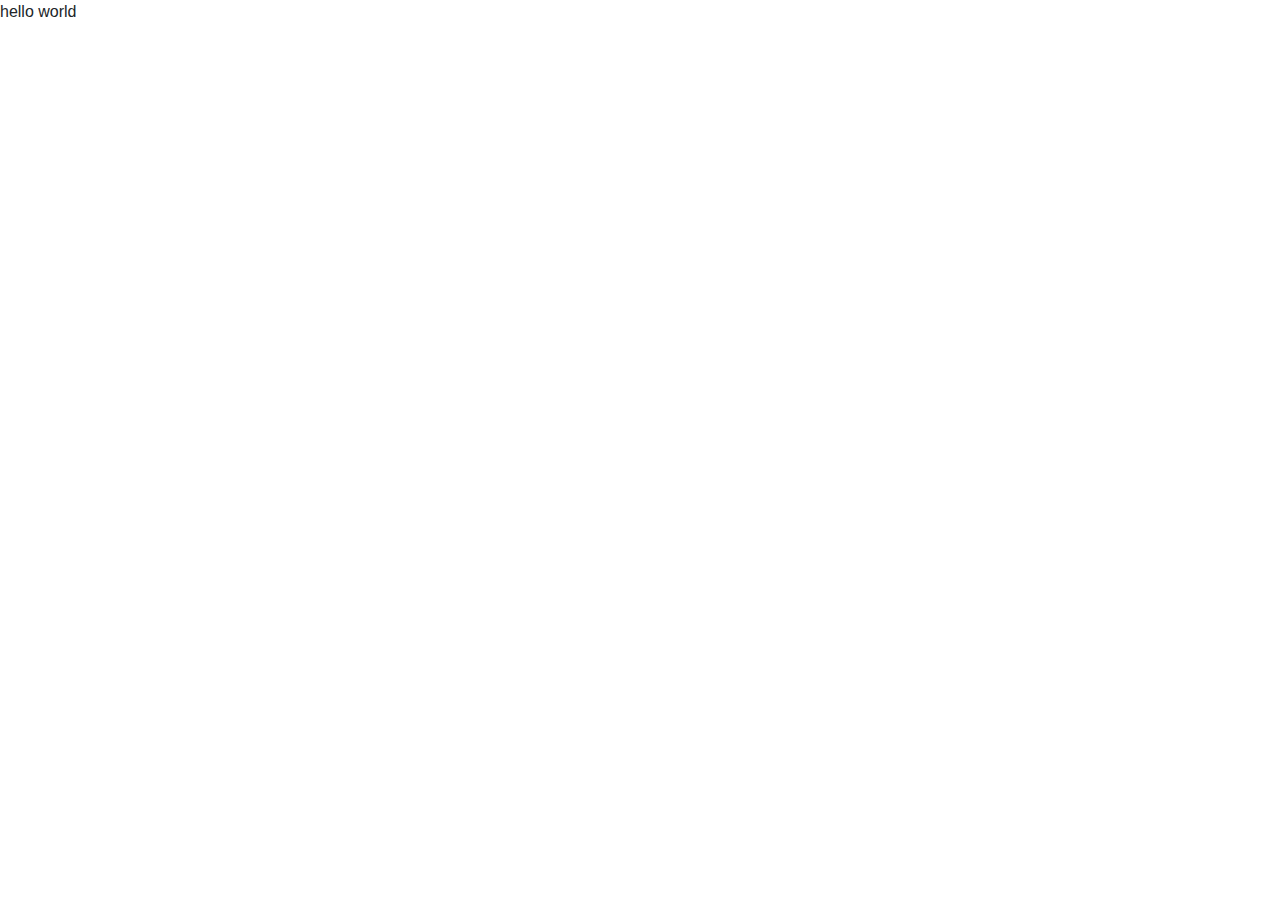
==== index.html @ b4e988dc "adding index" ====
<!DOCTYPE html>
<html lang="en">
<head>
<meta charset="UTF-8">
<meta name="viewport" content="width=device-width, initial-scale=1.0">
<meta http-equiv="X-UA-Compatible" content="ie=edge">
<link rel="stylesheet" href="https://cdnjs.cloudflare.com/ajax/libs/twitter-bootstrap/4.3.1/css/bootstrap.min.css">
<link rel="stylesheet" href="https://cdnjs.cloudflare.com/ajax/libs/font-awesome/5.8.2/css/all.min.css">
<link rel="stylesheet" href="style.css">
<title>Title</title>
</head>
<body>
hello world
<script src="https://cdnjs.cloudflare.com/ajax/libs/jquery/3.4.1/jquery.slim.min.js"></script>
<script src="https://cdnjs.cloudflare.com/ajax/libs/popper.js/1.15.0/umd/popper.min.js"></script>
<script src="https://cdnjs.cloudflare.com/ajax/libs/twitter-bootstrap/4.3.1/js/bootstrap.min.js"></script>
</body>
</html>
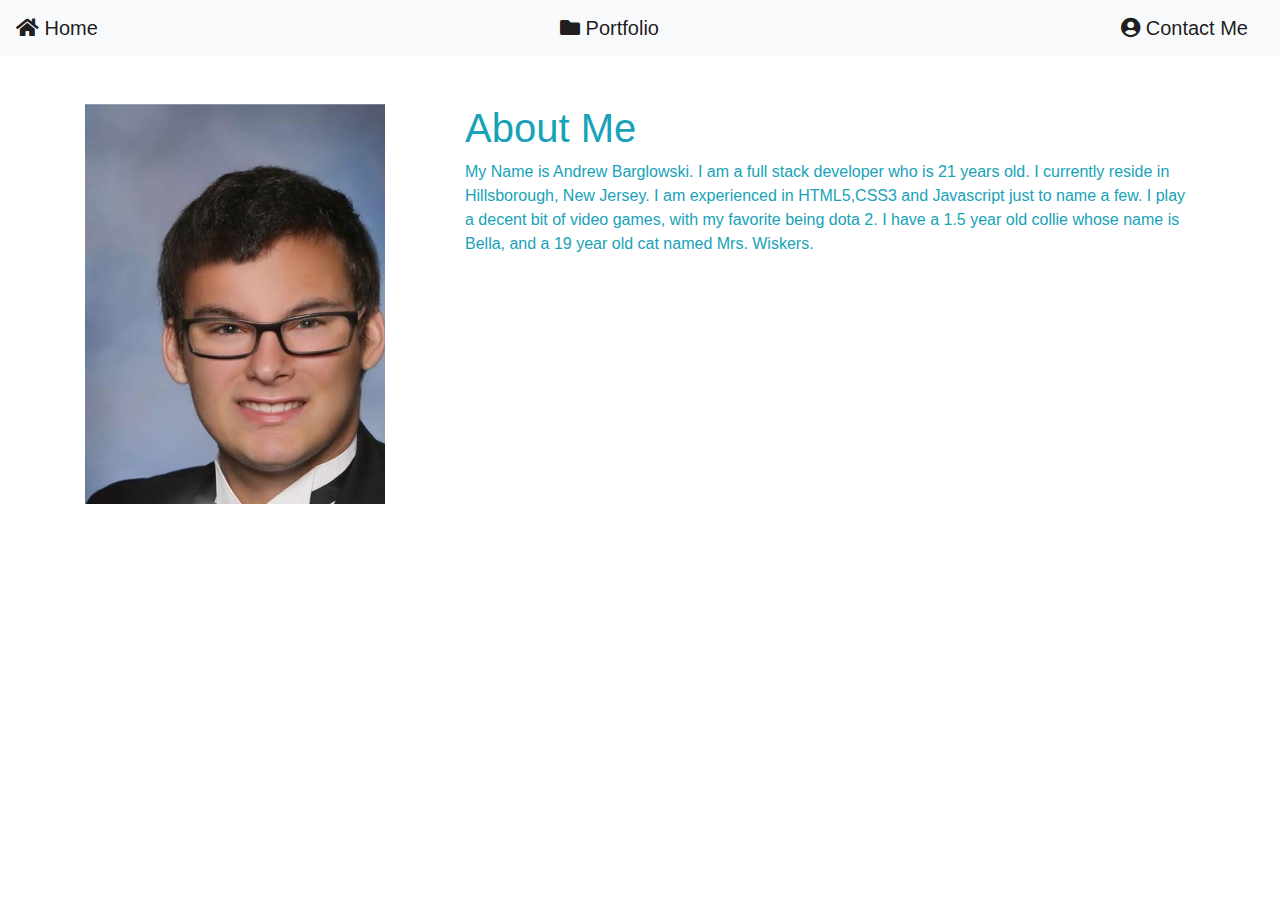
==== commit 432f3403: "finishing about me" ====
--- a/index.html
+++ b/index.html
@@ -6,11 +6,41 @@
 <meta http-equiv="X-UA-Compatible" content="ie=edge">
 <link rel="stylesheet" href="https://cdnjs.cloudflare.com/ajax/libs/twitter-bootstrap/4.3.1/css/bootstrap.min.css">
 <link rel="stylesheet" href="https://cdnjs.cloudflare.com/ajax/libs/font-awesome/5.8.2/css/all.min.css">
-<link rel="stylesheet" href="style.css">
-<title>Title</title>
+<link rel="stylesheet" href="./assets/css/style.css">
+<title>About me</title>
+<nav class="navbar navbar-light bg-light">
+    <a class="navbar-brand" href="./index.html">
+        <i class="fa fa-home" aria-hidden="true"></i>
+        Home
+    </a>
+    <a class="navbar-brand" href="./portfolio.html">
+        <i class="fa fa-folder" aria-hidden="true"></i>
+        Portfolio
+    </a>
+    <a class="navbar-brand" href="./contact.html">
+        <i class="fa fa-user-circle" aria-hidden="true"></i>
+        Contact Me
+    </a>
+  </nav>
 </head>
 <body>
-hello world
+<div class="container">
+    <div class="row">
+        <div class="col-md-4">
+            <img class="mt-5" src="./assets/img/me.png" style="width:300px; height:400px">
+        </div>
+        <div class="col-md-8 mt-5">
+            <h1 class="text-info">About Me</h1>
+            <p class="text-info">My Name is Andrew Barglowski.  I am a full stack developer who is 21 years old.  
+            I currently reside in Hillsborough, New Jersey.  I am experienced in HTML5,CSS3 and Javascript just to name a few.
+            I play a decent bit of video games, with my favorite being dota 2.  I have a 1.5 year old collie whose name is Bella,
+            and a 19 year old cat named Mrs. Wiskers.  
+            
+            </p>
+        </div>
+
+    </div>
+</div>
 <script src="https://cdnjs.cloudflare.com/ajax/libs/jquery/3.4.1/jquery.slim.min.js"></script>
 <script src="https://cdnjs.cloudflare.com/ajax/libs/popper.js/1.15.0/umd/popper.min.js"></script>
 <script src="https://cdnjs.cloudflare.com/ajax/libs/twitter-bootstrap/4.3.1/js/bootstrap.min.js"></script>
--- a/assets/css/style.css
+++ b/assets/css/style.css
@@ -0,0 +1,80 @@
+body{
+    background-image: url(../img/tenor.gif);
+    background-size: cover;
+    height: 100vh;
+    padding:0;
+    margin: 0;
+}
+
+/* The flip card container - set the width and height to whatever you want. We have added the border property to demonstrate that the flip itself goes out of the box on hover (remove perspective if you don't want the 3D effect */
+.flip-card {
+    background-color: transparent;
+    width: 300px;
+    height: 200px;
+    border: 1px solid #f1f1f1;
+    perspective: 1000px; /* Remove this if you don't want the 3D effect */
+  }
+  
+  /* This container is needed to position the front and back side */
+  .flip-card-inner {
+    position: relative;
+    width: 100%;
+    height: 100%;
+    text-align: center;
+    transition: transform 0.8s;
+    transform-style: preserve-3d;
+  }
+  
+  /* Do an horizontal flip when you move the mouse over the flip box container */
+  .flip-card:hover .flip-card-inner {
+    transform: rotateY(180deg);
+  }
+  
+  /* Position the front and back side */
+  .flip-card-front, .flip-card-back {
+    position: absolute;
+    width: 100%;
+    height: 100%;
+    backface-visibility: hidden;
+  }
+  
+  /* Style the front side (fallback if image is missing) */
+  .flip-card-front {
+    background-color: #bbb;
+    color: black;
+  }
+  
+  /* Style the back side */
+  .flip-card-back {
+    background-color: rgb(0,0,0);
+    color: white;
+    transform: rotateY(180deg);
+  } 
+  .psychic {
+    background-image: url(../img/psychic.png);
+    background-size: cover;
+  }
+  .crystal {
+    background-image: url(../img/crystal.png);
+    background-size: cover;    
+  }
+  .trivia {
+    background-image: url(../img/trivia.png);
+    background-size: cover;   
+  }
+  .note {
+    background-image: url(../img/note.png);
+    background-size: cover;     
+  }
+  .burger {
+    background-image: url(../img/burger.png);
+    background-size: cover;   
+  }
+  .clicky{
+    background-image: url(../img/clicky.png);
+    background-size: cover;  
+  }
+  .book{
+    background-image: url(../img/book.png);
+    background-size: cover;  
+  }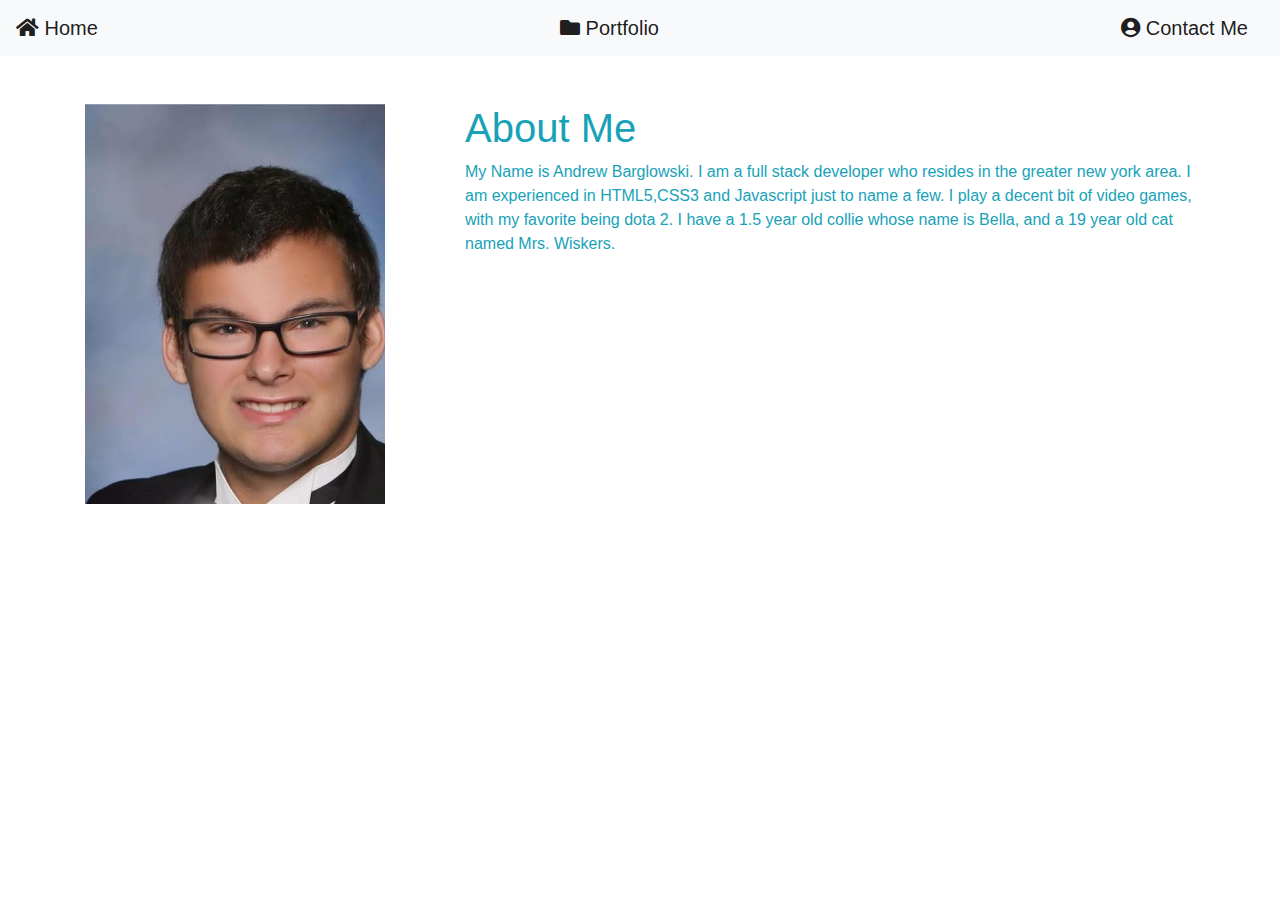
==== commit 1e4f015c: "updating" ====
--- a/index.html
+++ b/index.html
@@ -31,8 +31,8 @@
         </div>
         <div class="col-md-8 mt-5">
             <h1 class="text-info">About Me</h1>
-            <p class="text-info">My Name is Andrew Barglowski.  I am a full stack developer who is 21 years old.  
-            I currently reside in Hillsborough, New Jersey.  I am experienced in HTML5,CSS3 and Javascript just to name a few.
+            <p class="text-info">My Name is Andrew Barglowski.  I am a full stack developer who resides in the greater new york area.  
+            I am experienced in HTML5,CSS3 and Javascript just to name a few.
             I play a decent bit of video games, with my favorite being dota 2.  I have a 1.5 year old collie whose name is Bella,
             and a 19 year old cat named Mrs. Wiskers.  
             
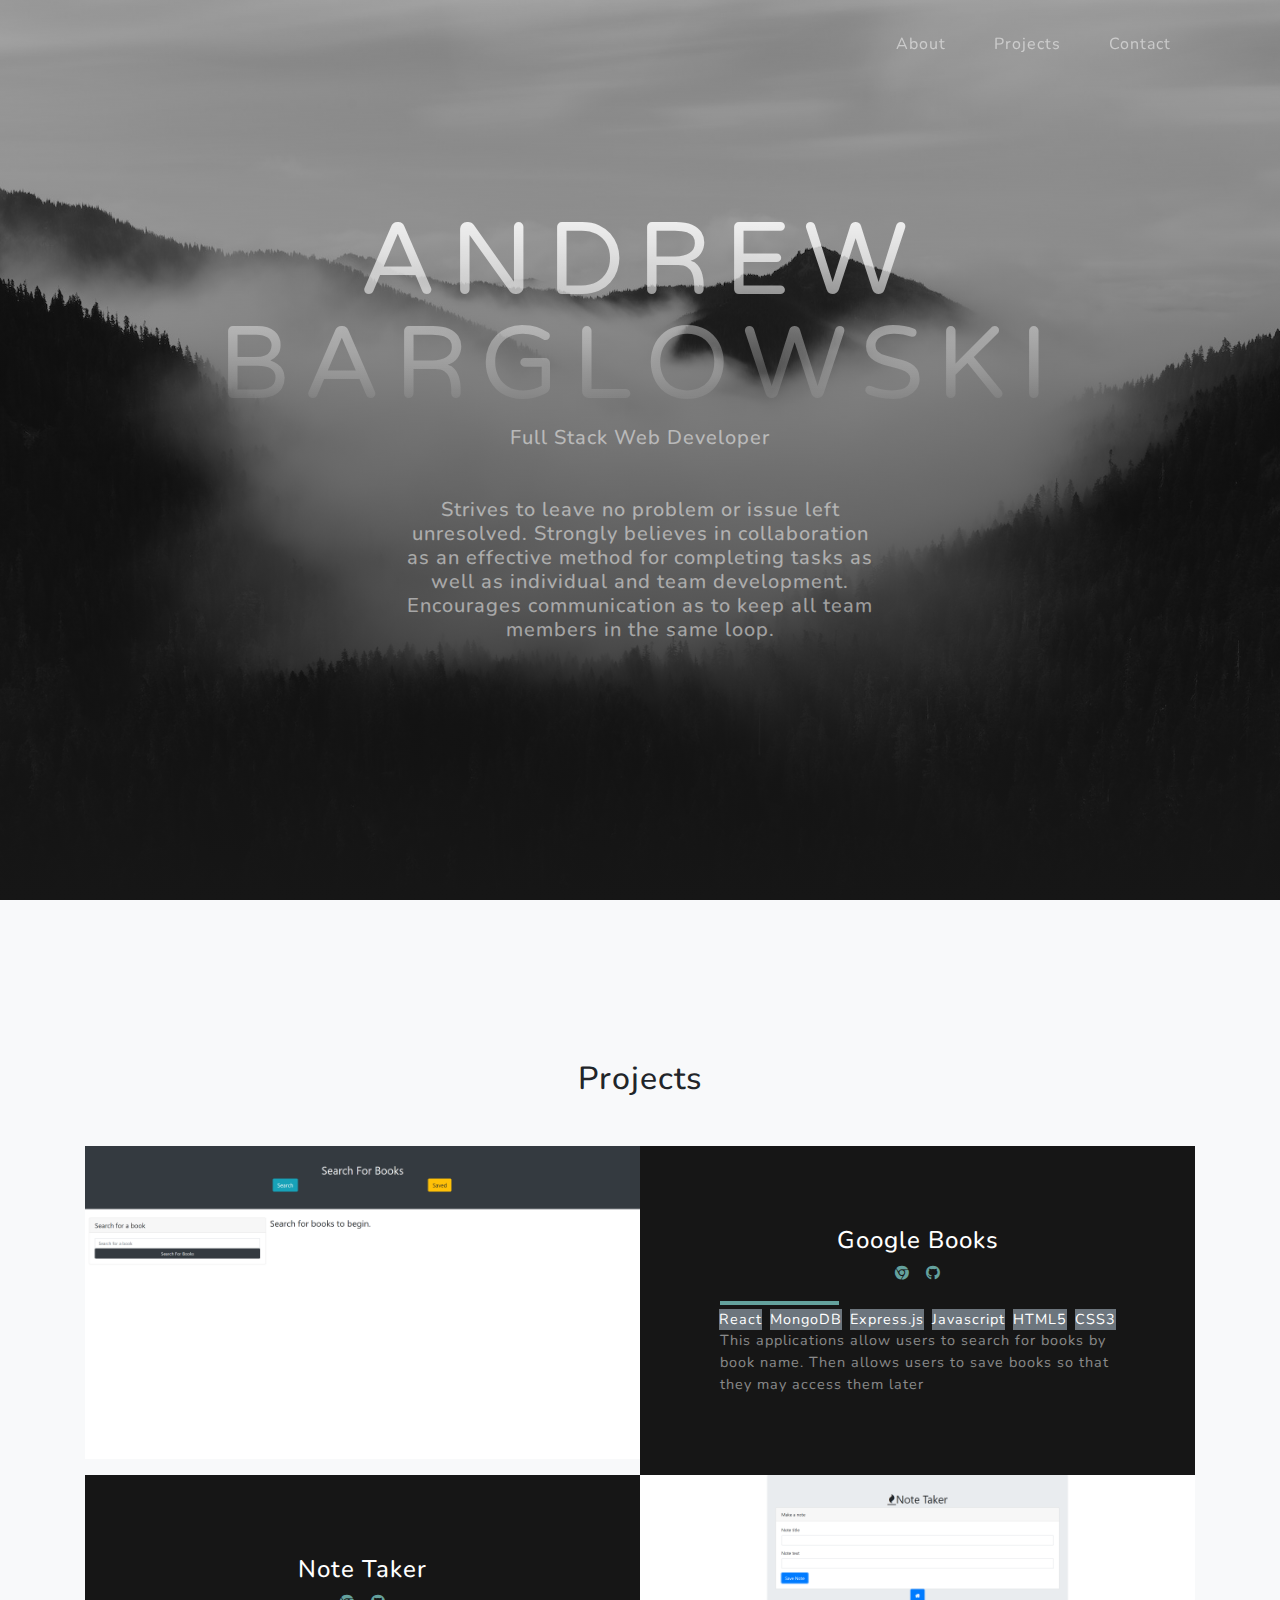
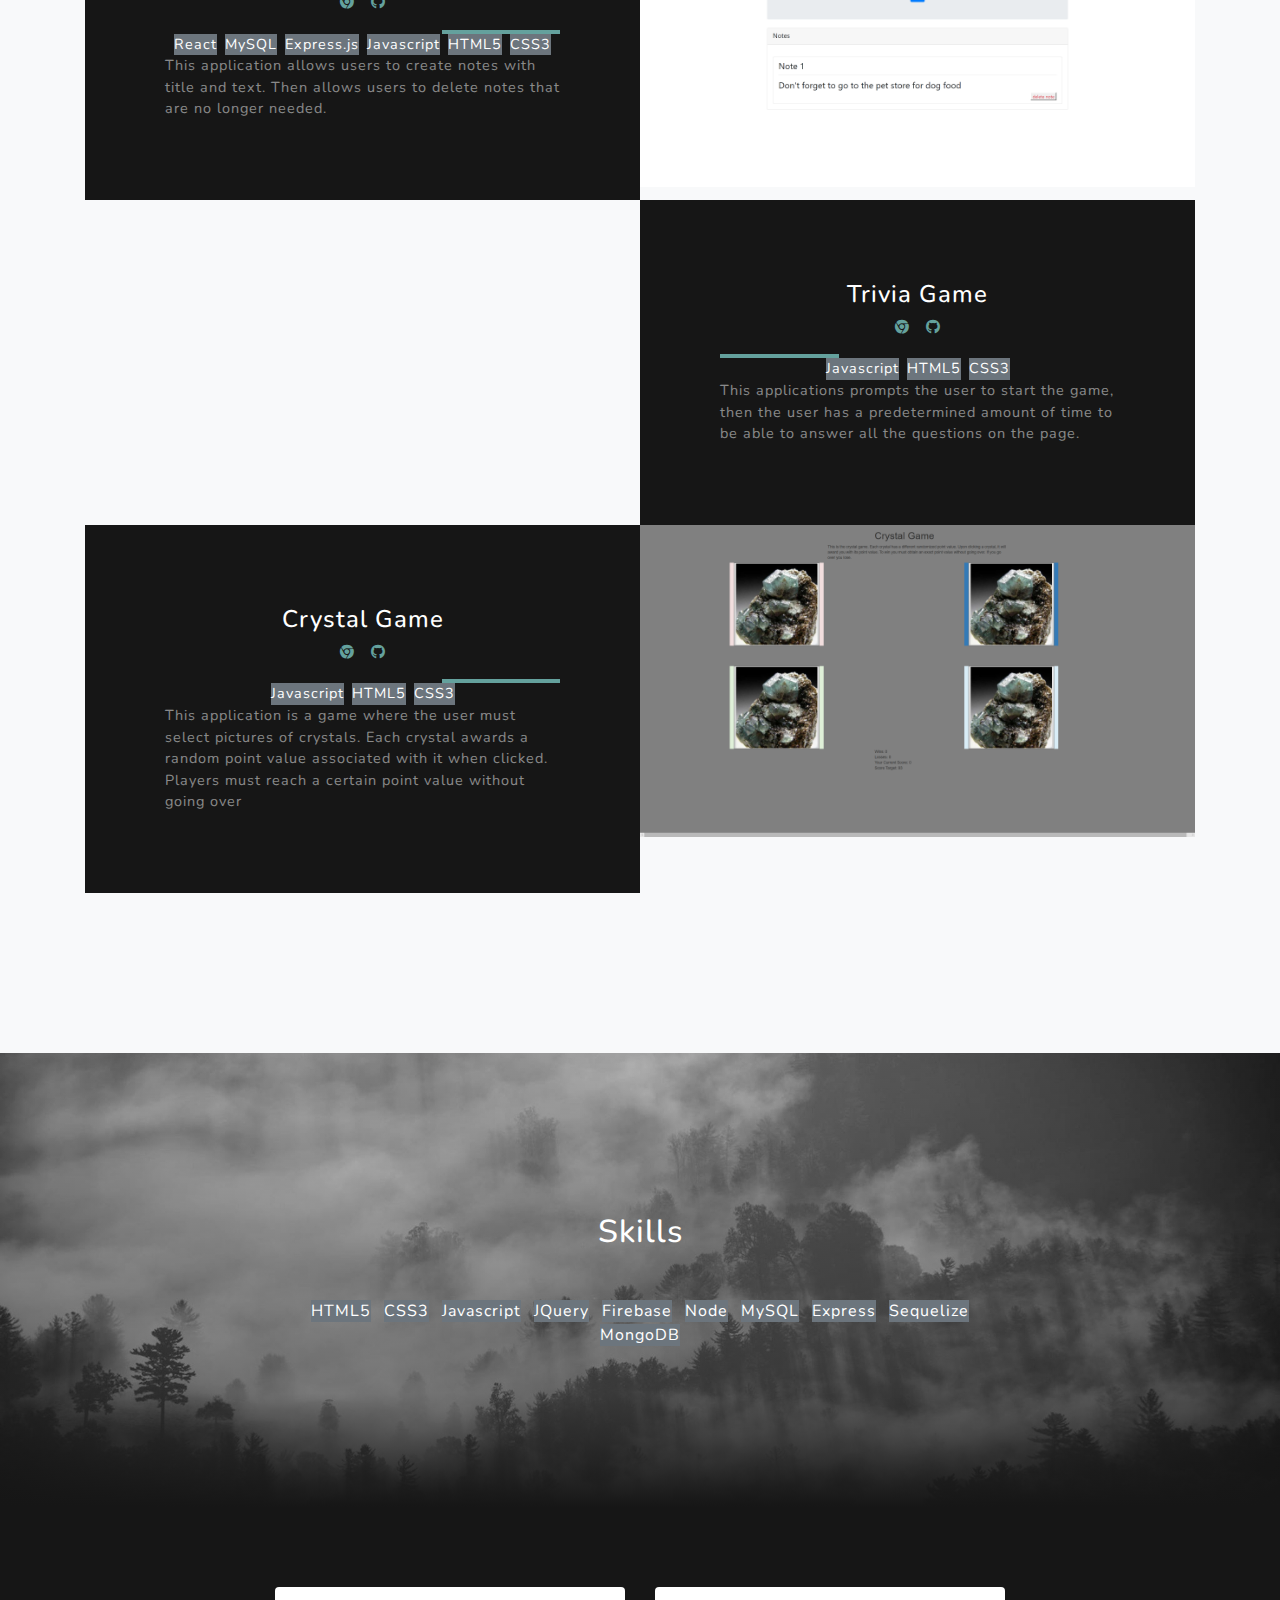
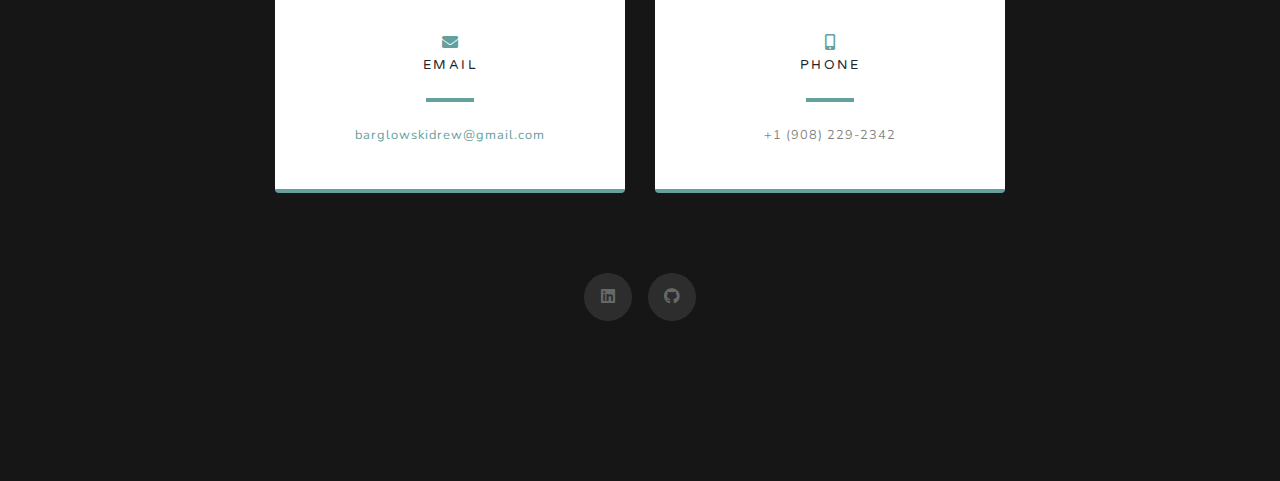
==== commit fa340177: "updating portfolio" ====
--- a/index.html
+++ b/index.html
@@ -1,48 +1,289 @@
 <!DOCTYPE html>
 <html lang="en">
+
 <head>
-<meta charset="UTF-8">
-<meta name="viewport" content="width=device-width, initial-scale=1.0">
-<meta http-equiv="X-UA-Compatible" content="ie=edge">
-<link rel="stylesheet" href="https://cdnjs.cloudflare.com/ajax/libs/twitter-bootstrap/4.3.1/css/bootstrap.min.css">
-<link rel="stylesheet" href="https://cdnjs.cloudflare.com/ajax/libs/font-awesome/5.8.2/css/all.min.css">
-<link rel="stylesheet" href="./assets/css/style.css">
-<title>About me</title>
-<nav class="navbar navbar-light bg-light">
-    <a class="navbar-brand" href="./index.html">
-        <i class="fa fa-home" aria-hidden="true"></i>
-        Home
-    </a>
-    <a class="navbar-brand" href="./portfolio.html">
-        <i class="fa fa-folder" aria-hidden="true"></i>
-        Portfolio
-    </a>
-    <a class="navbar-brand" href="./contact.html">
-        <i class="fa fa-user-circle" aria-hidden="true"></i>
-        Contact Me
-    </a>
+
+  <meta charset="utf-8">
+  <meta name="viewport" content="width=device-width, initial-scale=1, shrink-to-fit=no">
+  <meta name="description" content="Portfolio">
+  <meta name="author" content="Andrew Barglowski">
+
+  <title>Andrew Barglowski Portfolio</title>
+
+  <!-- Bootstrap core CSS -->
+  <link href="vendor/bootstrap/css/bootstrap.min.css" rel="stylesheet">
+
+  <!-- Custom fonts for this template -->
+  <link href="vendor/fontawesome-free/css/all.min.css" rel="stylesheet">
+  <link href="https://fonts.googleapis.com/css?family=Varela+Round" rel="stylesheet">
+  <link href="https://fonts.googleapis.com/css?family=Nunito:200,200i,300,300i,400,400i,600,600i,700,700i,800,800i,900,900i" rel="stylesheet">
+
+  <!-- Custom styles for this template -->
+  <link href="css/grayscale.min.css" rel="stylesheet">
+
+</head>
+
+<body id="page-top">
+
+  <!-- Navigation -->
+  <nav class="navbar navbar-expand-lg navbar-light fixed-top" id="mainNav">
+    <div class="container">
+      <button class="navbar-toggler navbar-toggler-right" type="button" data-toggle="collapse" data-target="#navbarResponsive" aria-controls="navbarResponsive" aria-expanded="false" aria-label="Toggle navigation">
+        Menu
+        <i class="fas fa-bars"></i>
+      </button>
+      <div class="collapse navbar-collapse" id="navbarResponsive">
+        <ul class="navbar-nav ml-auto">
+          <li class="nav-item">
+            <a class="nav-link js-scroll-trigger" href="#page-top">About</a>
+          </li>
+          <li class="nav-item">
+            <a class="nav-link js-scroll-trigger" href="#projects">Projects</a>
+          </li>
+          <li class="nav-item">
+            <a class="nav-link js-scroll-trigger" href="#signup">Contact</a>
+          </li>
+        </ul>
+      </div>
+    </div>
   </nav>
-</head>
-<body>
-<div class="container">
-    <div class="row">
-        <div class="col-md-4">
-            <img class="mt-5" src="./assets/img/me.png" style="width:300px; height:400px">
-        </div>
-        <div class="col-md-8 mt-5">
-            <h1 class="text-info">About Me</h1>
-            <p class="text-info">My Name is Andrew Barglowski.  I am a full stack developer who resides in the greater new york area.  
-            I am experienced in HTML5,CSS3 and Javascript just to name a few.
-            I play a decent bit of video games, with my favorite being dota 2.  I have a 1.5 year old collie whose name is Bella,
-            and a 19 year old cat named Mrs. Wiskers.  
-            
-            </p>
-        </div>
-
-    </div>
-</div>
-<script src="https://cdnjs.cloudflare.com/ajax/libs/jquery/3.4.1/jquery.slim.min.js"></script>
-<script src="https://cdnjs.cloudflare.com/ajax/libs/popper.js/1.15.0/umd/popper.min.js"></script>
-<script src="https://cdnjs.cloudflare.com/ajax/libs/twitter-bootstrap/4.3.1/js/bootstrap.min.js"></script>
+
+  <!-- Header -->
+  <header class="masthead">
+    <div class="container d-flex h-100 align-items-center">
+      <div class="mx-auto text-center">
+        <h1 class="mx-auto my-0 text-uppercase">Andrew Barglowski</h1>
+        <h2 class="text-white-50 mx-auto mt-2 mb-5">Full Stack Web Developer</h2>
+        <h2 class="text-white-50 mx-auto mt-2 mb-5">Strives to leave no problem or issue left unresolved. Strongly believes in collaboration as an effective method for completing tasks as well as individual and team development. Encourages communication as to keep all team members in the same loop.</h2>
+      </div>
+    </div>
+  </header>
+
+  <!-- Projects Section -->
+  <section id="projects" class="projects-section bg-light">
+    <div class="container">
+        <h2 class="text-black text-center mb-5">Projects</h2>
+      <!-- Project One Row -->
+      <div class="row justify-content-center no-gutters mb-5 mb-lg-0">
+        <div class="col-lg-6">
+          <img class="img-fluid" src="img/book.png" alt="">
+        </div>
+        <div class="col-lg-6">
+          <div class="bg-black text-center h-100 project">
+            <div class="d-flex h-100">
+              <div class="project-text w-100 my-auto text-center text-lg-left">
+                <h4 class="text-white text-center">Google Books</h4>
+                <div class="social d-flex justify-content-center">
+                <a href="https://nameless-sands-88656.herokuapp.com/" class="mx-2 justify-content-center">
+                    <i class="fab fa-chrome"></i>
+                  </a>
+                  <a href="https://github.com/Abarglowski/GoogleBooks" class="mx-2">
+                    <i class="fab fa-github"></i>
+                  </a>
+                  </div>
+                <hr class="d-none d-lg-block mb-1 ml-0">
+                <div class="social d-flex justify-content-center">
+                <span class="badge-secondary mx-1">React</span>
+                <span class="badge-secondary mx-1">MongoDB</span>
+                <span class="badge-secondary mx-1">Express.js</span>
+                <span class="badge-secondary mx-1">Javascript</span>
+                <span class="badge-secondary mx-1">HTML5</span>
+                <span class="badge-secondary mx-1">CSS3</span>
+                </div>
+                <p class="mb-0 text-white-50 text-left">
+                    This applications allow users to search for books by book name. Then allows users to save books so that they may access them later 
+                </p>
+              </div>
+            </div>
+          </div>
+        </div>
+      </div>
+
+      <!-- Project Two Row -->
+      <div class="row justify-content-center no-gutters">
+        <div class="col-lg-6">
+          <img class="img-fluid" src="img/note.png" alt="">
+        </div>
+        <div class="col-lg-6 order-lg-first">
+          <div class="bg-black text-center h-100 project">
+            <div class="d-flex h-100">
+              <div class="project-text w-100 my-auto text-center text-lg-right">
+                <h4 class="text-white text-center">Note Taker</h4>
+                <div class="social d-flex justify-content-center">
+                    <a href="https://rocky-temple-57011.herokuapp.com/" class="mx-2 justify-content-center">
+                        <i class="fab fa-chrome"></i>
+                      </a>
+                      <a href="https://github.com/Abarglowski/NoteTaker" class="mx-2">
+                        <i class="fab fa-github"></i>
+                      </a>
+                      </div>
+                <hr class="d-none d-lg-block mb-0 mr-0">
+                <div class="social d-flex justify-content-center">
+                    <span class="badge-secondary mx-1">React</span>
+                    <span class="badge-secondary mx-1">MySQL</span>
+                    <span class="badge-secondary mx-1">Express.js</span>
+                    <span class="badge-secondary mx-1">Javascript</span>
+                    <span class="badge-secondary mx-1">HTML5</span>
+                    <span class="badge-secondary mx-1">CSS3</span>
+                    </div>
+                    <p class="mb-0 text-white-50 text-left">
+                        This application allows users to create notes with title and text.  Then allows users to delete notes that are no longer needed. 
+                    </p>
+              </div>
+            </div>
+          </div>
+        </div>
+      </div>
+
+      <!-- Project Three Row -->
+      <div class="row justify-content-center no-gutters mb-5 mb-lg-0">
+        <div class="col-lg-6">
+          <img class="img-fluid" src="img/trivia.png" alt="">
+        </div>
+        <div class="col-lg-6">
+          <div class="bg-black text-center h-100 project">
+            <div class="d-flex h-100">
+              <div class="project-text w-100 my-auto text-center text-lg-left">
+                <h4 class="text-white text-center">Trivia Game</h4>
+                <div class="social d-flex justify-content-center">
+                    <a href="https://abarglowski.github.io/TriviaGame/" class="mx-2 justify-content-center">
+                        <i class="fab fa-chrome"></i>
+                      </a>
+                      <a href="https://github.com/Abarglowski/TriviaGame" class="mx-2">
+                        <i class="fab fa-github"></i>
+                      </a>
+                      </div>
+                <hr class="d-none d-lg-block mb-0 ml-0">
+                <div class="social d-flex justify-content-center">
+                    <span class="badge-secondary mx-1">Javascript</span>
+                    <span class="badge-secondary mx-1">HTML5</span>
+                    <span class="badge-secondary mx-1">CSS3</span>
+                    </div>
+                    <p class="mb-0 text-white-50 text-left">
+                        This applications prompts the user to start the game, then the user has a predetermined amount of time to be able to answer all the questions on the page. 
+                    </p>
+              </div>
+            </div>
+          </div>
+        </div>
+      </div>
+
+      <!-- Project Four Row -->
+      <div class="row justify-content-center no-gutters">
+        <div class="col-lg-6">
+          <img class="img-fluid" src="img/crystal.png" alt="">
+        </div>
+        <div class="col-lg-6 order-lg-first">
+          <div class="bg-black text-center h-100 project">
+            <div class="d-flex h-100">
+              <div class="project-text w-100 my-auto text-center text-lg-right">
+                <h4 class="text-white text-center">Crystal Game</h4>
+                <div class="social d-flex justify-content-center">
+                    <a href="https://abarglowski.github.io/unit-4-game" class="mx-2 justify-content-center">
+                        <i class="fab fa-chrome"></i>
+                      </a>
+                      <a href="https://github.com/Abarglowski/unit-4-game" class="mx-2">
+                        <i class="fab fa-github"></i>
+                      </a>
+                      </div>
+                <hr class="d-none d-lg-block mb-0 mr-0">
+                <div class="social d-flex justify-content-center">
+                    <span class="badge-secondary mx-1">Javascript</span>
+                    <span class="badge-secondary mx-1">HTML5</span>
+                    <span class="badge-secondary mx-1">CSS3</span>
+                    </div>
+                    <p class="mb-0 text-white-50 text-left">
+                        This application is a game where the user must select pictures of crystals.  Each crystal awards a random point value associated with it when clicked.  Players must reach a certain point value without going over
+                    </p>
+              </div>
+            </div>
+          </div>
+        </div>
+      </div>
+
+    </div>
+  </section>
+
+  <!-- Skills Section -->
+  <section id="signup" class="signup-section">
+    <div class="container">
+      <div class="row">
+        <div class="col-md-10 col-lg-8 mx-auto text-center">
+
+          <i class="mb-2 text-white"></i>
+          <h2 class="text-white mb-5">Skills</h2>
+          <span class="badge-secondary mx-1">HTML5</span>
+          <span class="badge-secondary mx-1">CSS3</span>
+          <span class="badge-secondary mx-1">Javascript</span>
+          <span class="badge-secondary mx-1">JQuery</span>
+          <span class="badge-secondary mx-1">Firebase</span>
+          <span class="badge-secondary mx-1">Node</span>
+          <span class="badge-secondary mx-1">MySQL</span>
+          <span class="badge-secondary mx-1">Express</span>
+          <span class="badge-secondary mx-1">Sequelize</span>
+          <span class="badge-secondary mx-1">MongoDB</span>
+        </div>
+      </div>
+    </div>
+  </section>
+
+  <!-- Contact Section -->
+  <section class="contact-section bg-black">
+    <div class="container">
+
+      <div class="row justify-content-center">
+
+        <div class="col-md-4 mb-3 mb-md-0">
+          <div class="card py-4 h-100">
+            <div class="card-body text-center">
+              <i class="fas fa-envelope text-primary mb-2"></i>
+              <h4 class="text-uppercase m-0">Email</h4>
+              <hr class="my-4">
+              <div class="small text-black-50">
+                <a href="mailto:barglowskidrew@gmail.com">barglowskidrew@gmail.com</a>
+              </div>
+            </div>
+          </div>
+        </div>
+
+        <div class="col-md-4 mb-3 mb-md-0">
+          <div class="card py-4 h-100">
+            <div class="card-body text-center">
+              <i class="fas fa-mobile-alt text-primary mb-2"></i>
+              <h4 class="text-uppercase m-0">Phone</h4>
+              <hr class="my-4">
+              <div class="small text-black-50">+1 (908) 229-2342</div>
+            </div>
+          </div>
+        </div>
+      </div>
+
+      <div class="social d-flex justify-content-center">
+        <a href="https://www.linkedin.com/in/andrew-barglowski-217550188/" class="mx-2">
+          <i class="fab fa-linkedin"></i>
+        </a>
+        <a href="https://github.com/Abarglowski" class="mx-2">
+          <i class="fab fa-github"></i>
+        </a>
+      </div>
+
+    </div>
+  </section>
+
+  <!-- Footer -->
+  <footer class="bg-black small text-center text-white-50">
+  </footer>
+
+  <!-- Bootstrap core JavaScript -->
+  <script src="vendor/jquery/jquery.min.js"></script>
+  <script src="vendor/bootstrap/js/bootstrap.bundle.min.js"></script>
+
+  <!-- Plugin JavaScript -->
+  <script src="vendor/jquery-easing/jquery.easing.min.js"></script>
+
+  <!-- Custom scripts for this template -->
+  <script src="js/grayscale.min.js"></script>
+
 </body>
-</html>+
+</html>
--- a/vendor/fontawesome-free/css/all.min.css
+++ b/vendor/fontawesome-free/css/all.min.css
@@ -0,0 +1,5 @@
+/*!
+ * Font Awesome Free 5.9.0 by @fontawesome - https://fontawesome.com
+ * License - https://fontawesome.com/license/free (Icons: CC BY 4.0, Fonts: SIL OFL 1.1, Code: MIT License)
+ */
+.fa,.fab,.fal,.far,.fas{-moz-osx-font-smoothing:grayscale;-webkit-font-smoothing:antialiased;display:inline-block;font-style:normal;font-variant:normal;text-rendering:auto;line-height:1}.fa-lg{font-size:1.33333em;line-height:.75em;vertical-align:-.0667em}.fa-xs{font-size:.75em}.fa-sm{font-size:.875em}.fa-1x{font-size:1em}.fa-2x{font-size:2em}.fa-3x{font-size:3em}.fa-4x{font-size:4em}.fa-5x{font-size:5em}.fa-6x{font-size:6em}.fa-7x{font-size:7em}.fa-8x{font-size:8em}.fa-9x{font-size:9em}.fa-10x{font-size:10em}.fa-fw{text-align:center;width:1.25em}.fa-ul{list-style-type:none;margin-left:2.5em;padding-left:0}.fa-ul>li{position:relative}.fa-li{left:-2em;position:absolute;text-align:center;width:2em;line-height:inherit}.fa-border{border:.08em solid #eee;border-radius:.1em;padding:.2em .25em .15em}.fa-pull-left{float:left}.fa-pull-right{float:right}.fa.fa-pull-left,.fab.fa-pull-left,.fal.fa-pull-left,.far.fa-pull-left,.fas.fa-pull-left{margin-right:.3em}.fa.fa-pull-right,.fab.fa-pull-right,.fal.fa-pull-right,.far.fa-pull-right,.fas.fa-pull-right{margin-left:.3em}.fa-spin{animation:fa-spin 2s infinite linear}.fa-pulse{animation:fa-spin 1s infinite steps(8)}@keyframes fa-spin{0%{transform:rotate(0deg)}to{transform:rotate(1turn)}}.fa-rotate-90{-ms-filter:"progid:DXImageTransform.Microsoft.BasicImage(rotation=1)";transform:rotate(90deg)}.fa-rotate-180{-ms-filter:"progid:DXImageTransform.Microsoft.BasicImage(rotation=2)";transform:rotate(180deg)}.fa-rotate-270{-ms-filter:"progid:DXImageTransform.Microsoft.BasicImage(rotation=3)";transform:rotate(270deg)}.fa-flip-horizontal{-ms-filter:"progid:DXImageTransform.Microsoft.BasicImage(rotation=0, mirror=1)";transform:scaleX(-1)}.fa-flip-vertical{transform:scaleY(-1)}.fa-flip-both,.fa-flip-horizontal.fa-flip-vertical,.fa-flip-vertical{-ms-filter:"progid:DXImageTransform.Microsoft.BasicImage(rotation=2, mirror=1)"}.fa-flip-both,.fa-flip-horizontal.fa-flip-vertical{transform:scale(-1)}:root .fa-flip-both,:root .fa-flip-horizontal,:root .fa-flip-vertical,:root .fa-rotate-90,:root .fa-rotate-180,:root .fa-rotate-270{filter:none}.fa-stack{display:inline-block;height:2em;line-height:2em;position:relative;vertical-align:middle;width:2.5em}.fa-stack-1x,.fa-stack-2x{left:0;position:absolute;text-align:center;width:100%}.fa-stack-1x{line-height:inherit}.fa-stack-2x{font-size:2em}.fa-inverse{color:#fff}.fa-500px:before{content:"\f26e"}.fa-accessible-icon:before{content:"\f368"}.fa-accusoft:before{content:"\f369"}.fa-acquisitions-incorporated:before{content:"\f6af"}.fa-ad:before{content:"\f641"}.fa-address-book:before{content:"\f2b9"}.fa-address-card:before{content:"\f2bb"}.fa-adjust:before{content:"\f042"}.fa-adn:before{content:"\f170"}.fa-adobe:before{content:"\f778"}.fa-adversal:before{content:"\f36a"}.fa-affiliatetheme:before{content:"\f36b"}.fa-air-freshener:before{content:"\f5d0"}.fa-airbnb:before{content:"\f834"}.fa-algolia:before{content:"\f36c"}.fa-align-center:before{content:"\f037"}.fa-align-justify:before{content:"\f039"}.fa-align-left:before{content:"\f036"}.fa-align-right:before{content:"\f038"}.fa-alipay:before{content:"\f642"}.fa-allergies:before{content:"\f461"}.fa-amazon:before{content:"\f270"}.fa-amazon-pay:before{content:"\f42c"}.fa-ambulance:before{content:"\f0f9"}.fa-american-sign-language-interpreting:before{content:"\f2a3"}.fa-amilia:before{content:"\f36d"}.fa-anchor:before{content:"\f13d"}.fa-android:before{content:"\f17b"}.fa-angellist:before{content:"\f209"}.fa-angle-double-down:before{content:"\f103"}.fa-angle-double-left:before{content:"\f100"}.fa-angle-double-right:before{content:"\f101"}.fa-angle-double-up:before{content:"\f102"}.fa-angle-down:before{content:"\f107"}.fa-angle-left:before{content:"\f104"}.fa-angle-right:before{content:"\f105"}.fa-angle-up:before{content:"\f106"}.fa-angry:before{content:"\f556"}.fa-angrycreative:before{content:"\f36e"}.fa-angular:before{content:"\f420"}.fa-ankh:before{content:"\f644"}.fa-app-store:before{content:"\f36f"}.fa-app-store-ios:before{content:"\f370"}.fa-apper:before{content:"\f371"}.fa-apple:before{content:"\f179"}.fa-apple-alt:before{content:"\f5d1"}.fa-apple-pay:before{content:"\f415"}.fa-archive:before{content:"\f187"}.fa-archway:before{content:"\f557"}.fa-arrow-alt-circle-down:before{content:"\f358"}.fa-arrow-alt-circle-left:before{content:"\f359"}.fa-arrow-alt-circle-right:before{content:"\f35a"}.fa-arrow-alt-circle-up:before{content:"\f35b"}.fa-arrow-circle-down:before{content:"\f0ab"}.fa-arrow-circle-left:before{content:"\f0a8"}.fa-arrow-circle-right:before{content:"\f0a9"}.fa-arrow-circle-up:before{content:"\f0aa"}.fa-arrow-down:before{content:"\f063"}.fa-arrow-left:before{content:"\f060"}.fa-arrow-right:before{content:"\f061"}.fa-arrow-up:before{content:"\f062"}.fa-arrows-alt:before{content:"\f0b2"}.fa-arrows-alt-h:before{content:"\f337"}.fa-arrows-alt-v:before{content:"\f338"}.fa-artstation:before{content:"\f77a"}.fa-assistive-listening-systems:before{content:"\f2a2"}.fa-asterisk:before{content:"\f069"}.fa-asymmetrik:before{content:"\f372"}.fa-at:before{content:"\f1fa"}.fa-atlas:before{content:"\f558"}.fa-atlassian:before{content:"\f77b"}.fa-atom:before{content:"\f5d2"}.fa-audible:before{content:"\f373"}.fa-audio-description:before{content:"\f29e"}.fa-autoprefixer:before{content:"\f41c"}.fa-avianex:before{content:"\f374"}.fa-aviato:before{content:"\f421"}.fa-award:before{content:"\f559"}.fa-aws:before{content:"\f375"}.fa-baby:before{content:"\f77c"}.fa-baby-carriage:before{content:"\f77d"}.fa-backspace:before{content:"\f55a"}.fa-backward:before{content:"\f04a"}.fa-bacon:before{content:"\f7e5"}.fa-balance-scale:before{content:"\f24e"}.fa-balance-scale-left:before{content:"\f515"}.fa-balance-scale-right:before{content:"\f516"}.fa-ban:before{content:"\f05e"}.fa-band-aid:before{content:"\f462"}.fa-bandcamp:before{content:"\f2d5"}.fa-barcode:before{content:"\f02a"}.fa-bars:before{content:"\f0c9"}.fa-baseball-ball:before{content:"\f433"}.fa-basketball-ball:before{content:"\f434"}.fa-bath:before{content:"\f2cd"}.fa-battery-empty:before{content:"\f244"}.fa-battery-full:before{content:"\f240"}.fa-battery-half:before{content:"\f242"}.fa-battery-quarter:before{content:"\f243"}.fa-battery-three-quarters:before{content:"\f241"}.fa-battle-net:before{content:"\f835"}.fa-bed:before{content:"\f236"}.fa-beer:before{content:"\f0fc"}.fa-behance:before{content:"\f1b4"}.fa-behance-square:before{content:"\f1b5"}.fa-bell:before{content:"\f0f3"}.fa-bell-slash:before{content:"\f1f6"}.fa-bezier-curve:before{content:"\f55b"}.fa-bible:before{content:"\f647"}.fa-bicycle:before{content:"\f206"}.fa-biking:before{content:"\f84a"}.fa-bimobject:before{content:"\f378"}.fa-binoculars:before{content:"\f1e5"}.fa-biohazard:before{content:"\f780"}.fa-birthday-cake:before{content:"\f1fd"}.fa-bitbucket:before{content:"\f171"}.fa-bitcoin:before{content:"\f379"}.fa-bity:before{content:"\f37a"}.fa-black-tie:before{content:"\f27e"}.fa-blackberry:before{content:"\f37b"}.fa-blender:before{content:"\f517"}.fa-blender-phone:before{content:"\f6b6"}.fa-blind:before{content:"\f29d"}.fa-blog:before{content:"\f781"}.fa-blogger:before{content:"\f37c"}.fa-blogger-b:before{content:"\f37d"}.fa-bluetooth:before{content:"\f293"}.fa-bluetooth-b:before{content:"\f294"}.fa-bold:before{content:"\f032"}.fa-bolt:before{content:"\f0e7"}.fa-bomb:before{content:"\f1e2"}.fa-bone:before{content:"\f5d7"}.fa-bong:before{content:"\f55c"}.fa-book:before{content:"\f02d"}.fa-book-dead:before{content:"\f6b7"}.fa-book-medical:before{content:"\f7e6"}.fa-book-open:before{content:"\f518"}.fa-book-reader:before{content:"\f5da"}.fa-bookmark:before{content:"\f02e"}.fa-bootstrap:before{content:"\f836"}.fa-border-all:before{content:"\f84c"}.fa-border-none:before{content:"\f850"}.fa-border-style:before{content:"\f853"}.fa-bowling-ball:before{content:"\f436"}.fa-box:before{content:"\f466"}.fa-box-open:before{content:"\f49e"}.fa-boxes:before{content:"\f468"}.fa-braille:before{content:"\f2a1"}.fa-brain:before{content:"\f5dc"}.fa-bread-slice:before{content:"\f7ec"}.fa-briefcase:before{content:"\f0b1"}.fa-briefcase-medical:before{content:"\f469"}.fa-broadcast-tower:before{content:"\f519"}.fa-broom:before{content:"\f51a"}.fa-brush:before{content:"\f55d"}.fa-btc:before{content:"\f15a"}.fa-buffer:before{content:"\f837"}.fa-bug:before{content:"\f188"}.fa-building:before{content:"\f1ad"}.fa-bullhorn:before{content:"\f0a1"}.fa-bullseye:before{content:"\f140"}.fa-burn:before{content:"\f46a"}.fa-buromobelexperte:before{content:"\f37f"}.fa-bus:before{content:"\f207"}.fa-bus-alt:before{content:"\f55e"}.fa-business-time:before{content:"\f64a"}.fa-buysellads:before{content:"\f20d"}.fa-calculator:before{content:"\f1ec"}.fa-calendar:before{content:"\f133"}.fa-calendar-alt:before{content:"\f073"}.fa-calendar-check:before{content:"\f274"}.fa-calendar-day:before{content:"\f783"}.fa-calendar-minus:before{content:"\f272"}.fa-calendar-plus:before{content:"\f271"}.fa-calendar-times:before{content:"\f273"}.fa-calendar-week:before{content:"\f784"}.fa-camera:before{content:"\f030"}.fa-camera-retro:before{content:"\f083"}.fa-campground:before{content:"\f6bb"}.fa-canadian-maple-leaf:before{content:"\f785"}.fa-candy-cane:before{content:"\f786"}.fa-cannabis:before{content:"\f55f"}.fa-capsules:before{content:"\f46b"}.fa-car:before{content:"\f1b9"}.fa-car-alt:before{content:"\f5de"}.fa-car-battery:before{content:"\f5df"}.fa-car-crash:before{content:"\f5e1"}.fa-car-side:before{content:"\f5e4"}.fa-caret-down:before{content:"\f0d7"}.fa-caret-left:before{content:"\f0d9"}.fa-caret-right:before{content:"\f0da"}.fa-caret-square-down:before{content:"\f150"}.fa-caret-square-left:before{content:"\f191"}.fa-caret-square-right:before{content:"\f152"}.fa-caret-square-up:before{content:"\f151"}.fa-caret-up:before{content:"\f0d8"}.fa-carrot:before{content:"\f787"}.fa-cart-arrow-down:before{content:"\f218"}.fa-cart-plus:before{content:"\f217"}.fa-cash-register:before{content:"\f788"}.fa-cat:before{content:"\f6be"}.fa-cc-amazon-pay:before{content:"\f42d"}.fa-cc-amex:before{content:"\f1f3"}.fa-cc-apple-pay:before{content:"\f416"}.fa-cc-diners-club:before{content:"\f24c"}.fa-cc-discover:before{content:"\f1f2"}.fa-cc-jcb:before{content:"\f24b"}.fa-cc-mastercard:before{content:"\f1f1"}.fa-cc-paypal:before{content:"\f1f4"}.fa-cc-stripe:before{content:"\f1f5"}.fa-cc-visa:before{content:"\f1f0"}.fa-centercode:before{content:"\f380"}.fa-centos:before{content:"\f789"}.fa-certificate:before{content:"\f0a3"}.fa-chair:before{content:"\f6c0"}.fa-chalkboard:before{content:"\f51b"}.fa-chalkboard-teacher:before{content:"\f51c"}.fa-charging-station:before{content:"\f5e7"}.fa-chart-area:before{content:"\f1fe"}.fa-chart-bar:before{content:"\f080"}.fa-chart-line:before{content:"\f201"}.fa-chart-pie:before{content:"\f200"}.fa-check:before{content:"\f00c"}.fa-check-circle:before{content:"\f058"}.fa-check-double:before{content:"\f560"}.fa-check-square:before{content:"\f14a"}.fa-cheese:before{content:"\f7ef"}.fa-chess:before{content:"\f439"}.fa-chess-bishop:before{content:"\f43a"}.fa-chess-board:before{content:"\f43c"}.fa-chess-king:before{content:"\f43f"}.fa-chess-knight:before{content:"\f441"}.fa-chess-pawn:before{content:"\f443"}.fa-chess-queen:before{content:"\f445"}.fa-chess-rook:before{content:"\f447"}.fa-chevron-circle-down:before{content:"\f13a"}.fa-chevron-circle-left:before{content:"\f137"}.fa-chevron-circle-right:before{content:"\f138"}.fa-chevron-circle-up:before{content:"\f139"}.fa-chevron-down:before{content:"\f078"}.fa-chevron-left:before{content:"\f053"}.fa-chevron-right:before{content:"\f054"}.fa-chevron-up:before{content:"\f077"}.fa-child:before{content:"\f1ae"}.fa-chrome:before{content:"\f268"}.fa-chromecast:before{content:"\f838"}.fa-church:before{content:"\f51d"}.fa-circle:before{content:"\f111"}.fa-circle-notch:before{content:"\f1ce"}.fa-city:before{content:"\f64f"}.fa-clinic-medical:before{content:"\f7f2"}.fa-clipboard:before{content:"\f328"}.fa-clipboard-check:before{content:"\f46c"}.fa-clipboard-list:before{content:"\f46d"}.fa-clock:before{content:"\f017"}.fa-clone:before{content:"\f24d"}.fa-closed-captioning:before{content:"\f20a"}.fa-cloud:before{content:"\f0c2"}.fa-cloud-download-alt:before{content:"\f381"}.fa-cloud-meatball:before{content:"\f73b"}.fa-cloud-moon:before{content:"\f6c3"}.fa-cloud-moon-rain:before{content:"\f73c"}.fa-cloud-rain:before{content:"\f73d"}.fa-cloud-showers-heavy:before{content:"\f740"}.fa-cloud-sun:before{content:"\f6c4"}.fa-cloud-sun-rain:before{content:"\f743"}.fa-cloud-upload-alt:before{content:"\f382"}.fa-cloudscale:before{content:"\f383"}.fa-cloudsmith:before{content:"\f384"}.fa-cloudversify:before{content:"\f385"}.fa-cocktail:before{content:"\f561"}.fa-code:before{content:"\f121"}.fa-code-branch:before{content:"\f126"}.fa-codepen:before{content:"\f1cb"}.fa-codiepie:before{content:"\f284"}.fa-coffee:before{content:"\f0f4"}.fa-cog:before{content:"\f013"}.fa-cogs:before{content:"\f085"}.fa-coins:before{content:"\f51e"}.fa-columns:before{content:"\f0db"}.fa-comment:before{content:"\f075"}.fa-comment-alt:before{content:"\f27a"}.fa-comment-dollar:before{content:"\f651"}.fa-comment-dots:before{content:"\f4ad"}.fa-comment-medical:before{content:"\f7f5"}.fa-comment-slash:before{content:"\f4b3"}.fa-comments:before{content:"\f086"}.fa-comments-dollar:before{content:"\f653"}.fa-compact-disc:before{content:"\f51f"}.fa-compass:before{content:"\f14e"}.fa-compress:before{content:"\f066"}.fa-compress-arrows-alt:before{content:"\f78c"}.fa-concierge-bell:before{content:"\f562"}.fa-confluence:before{content:"\f78d"}.fa-connectdevelop:before{content:"\f20e"}.fa-contao:before{content:"\f26d"}.fa-cookie:before{content:"\f563"}.fa-cookie-bite:before{content:"\f564"}.fa-copy:before{content:"\f0c5"}.fa-copyright:before{content:"\f1f9"}.fa-couch:before{content:"\f4b8"}.fa-cpanel:before{content:"\f388"}.fa-creative-commons:before{content:"\f25e"}.fa-creative-commons-by:before{content:"\f4e7"}.fa-creative-commons-nc:before{content:"\f4e8"}.fa-creative-commons-nc-eu:before{content:"\f4e9"}.fa-creative-commons-nc-jp:before{content:"\f4ea"}.fa-creative-commons-nd:before{content:"\f4eb"}.fa-creative-commons-pd:before{content:"\f4ec"}.fa-creative-commons-pd-alt:before{content:"\f4ed"}.fa-creative-commons-remix:before{content:"\f4ee"}.fa-creative-commons-sa:before{content:"\f4ef"}.fa-creative-commons-sampling:before{content:"\f4f0"}.fa-creative-commons-sampling-plus:before{content:"\f4f1"}.fa-creative-commons-share:before{content:"\f4f2"}.fa-creative-commons-zero:before{content:"\f4f3"}.fa-credit-card:before{content:"\f09d"}.fa-critical-role:before{content:"\f6c9"}.fa-crop:before{content:"\f125"}.fa-crop-alt:before{content:"\f565"}.fa-cross:before{content:"\f654"}.fa-crosshairs:before{content:"\f05b"}.fa-crow:before{content:"\f520"}.fa-crown:before{content:"\f521"}.fa-crutch:before{content:"\f7f7"}.fa-css3:before{content:"\f13c"}.fa-css3-alt:before{content:"\f38b"}.fa-cube:before{content:"\f1b2"}.fa-cubes:before{content:"\f1b3"}.fa-cut:before{content:"\f0c4"}.fa-cuttlefish:before{content:"\f38c"}.fa-d-and-d:before{content:"\f38d"}.fa-d-and-d-beyond:before{content:"\f6ca"}.fa-dashcube:before{content:"\f210"}.fa-database:before{content:"\f1c0"}.fa-deaf:before{content:"\f2a4"}.fa-delicious:before{content:"\f1a5"}.fa-democrat:before{content:"\f747"}.fa-deploydog:before{content:"\f38e"}.fa-deskpro:before{content:"\f38f"}.fa-desktop:before{content:"\f108"}.fa-dev:before{content:"\f6cc"}.fa-deviantart:before{content:"\f1bd"}.fa-dharmachakra:before{content:"\f655"}.fa-dhl:before{content:"\f790"}.fa-diagnoses:before{content:"\f470"}.fa-diaspora:before{content:"\f791"}.fa-dice:before{content:"\f522"}.fa-dice-d20:before{content:"\f6cf"}.fa-dice-d6:before{content:"\f6d1"}.fa-dice-five:before{content:"\f523"}.fa-dice-four:before{content:"\f524"}.fa-dice-one:before{content:"\f525"}.fa-dice-six:before{content:"\f526"}.fa-dice-three:before{content:"\f527"}.fa-dice-two:before{content:"\f528"}.fa-digg:before{content:"\f1a6"}.fa-digital-ocean:before{content:"\f391"}.fa-digital-tachograph:before{content:"\f566"}.fa-directions:before{content:"\f5eb"}.fa-discord:before{content:"\f392"}.fa-discourse:before{content:"\f393"}.fa-divide:before{content:"\f529"}.fa-dizzy:before{content:"\f567"}.fa-dna:before{content:"\f471"}.fa-dochub:before{content:"\f394"}.fa-docker:before{content:"\f395"}.fa-dog:before{content:"\f6d3"}.fa-dollar-sign:before{content:"\f155"}.fa-dolly:before{content:"\f472"}.fa-dolly-flatbed:before{content:"\f474"}.fa-donate:before{content:"\f4b9"}.fa-door-closed:before{content:"\f52a"}.fa-door-open:before{content:"\f52b"}.fa-dot-circle:before{content:"\f192"}.fa-dove:before{content:"\f4ba"}.fa-download:before{content:"\f019"}.fa-draft2digital:before{content:"\f396"}.fa-drafting-compass:before{content:"\f568"}.fa-dragon:before{content:"\f6d5"}.fa-draw-polygon:before{content:"\f5ee"}.fa-dribbble:before{content:"\f17d"}.fa-dribbble-square:before{content:"\f397"}.fa-dropbox:before{content:"\f16b"}.fa-drum:before{content:"\f569"}.fa-drum-steelpan:before{content:"\f56a"}.fa-drumstick-bite:before{content:"\f6d7"}.fa-drupal:before{content:"\f1a9"}.fa-dumbbell:before{content:"\f44b"}.fa-dumpster:before{content:"\f793"}.fa-dumpster-fire:before{content:"\f794"}.fa-dungeon:before{content:"\f6d9"}.fa-dyalog:before{content:"\f399"}.fa-earlybirds:before{content:"\f39a"}.fa-ebay:before{content:"\f4f4"}.fa-edge:before{content:"\f282"}.fa-edit:before{content:"\f044"}.fa-egg:before{content:"\f7fb"}.fa-eject:before{content:"\f052"}.fa-elementor:before{content:"\f430"}.fa-ellipsis-h:before{content:"\f141"}.fa-ellipsis-v:before{content:"\f142"}.fa-ello:before{content:"\f5f1"}.fa-ember:before{content:"\f423"}.fa-empire:before{content:"\f1d1"}.fa-envelope:before{content:"\f0e0"}.fa-envelope-open:before{content:"\f2b6"}.fa-envelope-open-text:before{content:"\f658"}.fa-envelope-square:before{content:"\f199"}.fa-envira:before{content:"\f299"}.fa-equals:before{content:"\f52c"}.fa-eraser:before{content:"\f12d"}.fa-erlang:before{content:"\f39d"}.fa-ethereum:before{content:"\f42e"}.fa-ethernet:before{content:"\f796"}.fa-etsy:before{content:"\f2d7"}.fa-euro-sign:before{content:"\f153"}.fa-evernote:before{content:"\f839"}.fa-exchange-alt:before{content:"\f362"}.fa-exclamation:before{content:"\f12a"}.fa-exclamation-circle:before{content:"\f06a"}.fa-exclamation-triangle:before{content:"\f071"}.fa-expand:before{content:"\f065"}.fa-expand-arrows-alt:before{content:"\f31e"}.fa-expeditedssl:before{content:"\f23e"}.fa-external-link-alt:before{content:"\f35d"}.fa-external-link-square-alt:before{content:"\f360"}.fa-eye:before{content:"\f06e"}.fa-eye-dropper:before{content:"\f1fb"}.fa-eye-slash:before{content:"\f070"}.fa-facebook:before{content:"\f09a"}.fa-facebook-f:before{content:"\f39e"}.fa-facebook-messenger:before{content:"\f39f"}.fa-facebook-square:before{content:"\f082"}.fa-fan:before{content:"\f863"}.fa-fantasy-flight-games:before{content:"\f6dc"}.fa-fast-backward:before{content:"\f049"}.fa-fast-forward:before{content:"\f050"}.fa-fax:before{content:"\f1ac"}.fa-feather:before{content:"\f52d"}.fa-feather-alt:before{content:"\f56b"}.fa-fedex:before{content:"\f797"}.fa-fedora:before{content:"\f798"}.fa-female:before{content:"\f182"}.fa-fighter-jet:before{content:"\f0fb"}.fa-figma:before{content:"\f799"}.fa-file:before{content:"\f15b"}.fa-file-alt:before{content:"\f15c"}.fa-file-archive:before{content:"\f1c6"}.fa-file-audio:before{content:"\f1c7"}.fa-file-code:before{content:"\f1c9"}.fa-file-contract:before{content:"\f56c"}.fa-file-csv:before{content:"\f6dd"}.fa-file-download:before{content:"\f56d"}.fa-file-excel:before{content:"\f1c3"}.fa-file-export:before{content:"\f56e"}.fa-file-image:before{content:"\f1c5"}.fa-file-import:before{content:"\f56f"}.fa-file-invoice:before{content:"\f570"}.fa-file-invoice-dollar:before{content:"\f571"}.fa-file-medical:before{content:"\f477"}.fa-file-medical-alt:before{content:"\f478"}.fa-file-pdf:before{content:"\f1c1"}.fa-file-powerpoint:before{content:"\f1c4"}.fa-file-prescription:before{content:"\f572"}.fa-file-signature:before{content:"\f573"}.fa-file-upload:before{content:"\f574"}.fa-file-video:before{content:"\f1c8"}.fa-file-word:before{content:"\f1c2"}.fa-fill:before{content:"\f575"}.fa-fill-drip:before{content:"\f576"}.fa-film:before{content:"\f008"}.fa-filter:before{content:"\f0b0"}.fa-fingerprint:before{content:"\f577"}.fa-fire:before{content:"\f06d"}.fa-fire-alt:before{content:"\f7e4"}.fa-fire-extinguisher:before{content:"\f134"}.fa-firefox:before{content:"\f269"}.fa-first-aid:before{content:"\f479"}.fa-first-order:before{content:"\f2b0"}.fa-first-order-alt:before{content:"\f50a"}.fa-firstdraft:before{content:"\f3a1"}.fa-fish:before{content:"\f578"}.fa-fist-raised:before{content:"\f6de"}.fa-flag:before{content:"\f024"}.fa-flag-checkered:before{content:"\f11e"}.fa-flag-usa:before{content:"\f74d"}.fa-flask:before{content:"\f0c3"}.fa-flickr:before{content:"\f16e"}.fa-flipboard:before{content:"\f44d"}.fa-flushed:before{content:"\f579"}.fa-fly:before{content:"\f417"}.fa-folder:before{content:"\f07b"}.fa-folder-minus:before{content:"\f65d"}.fa-folder-open:before{content:"\f07c"}.fa-folder-plus:before{content:"\f65e"}.fa-font:before{content:"\f031"}.fa-font-awesome:before{content:"\f2b4"}.fa-font-awesome-alt:before{content:"\f35c"}.fa-font-awesome-flag:before{content:"\f425"}.fa-font-awesome-logo-full:before{content:"\f4e6"}.fa-fonticons:before{content:"\f280"}.fa-fonticons-fi:before{content:"\f3a2"}.fa-football-ball:before{content:"\f44e"}.fa-fort-awesome:before{content:"\f286"}.fa-fort-awesome-alt:before{content:"\f3a3"}.fa-forumbee:before{content:"\f211"}.fa-forward:before{content:"\f04e"}.fa-foursquare:before{content:"\f180"}.fa-free-code-camp:before{content:"\f2c5"}.fa-freebsd:before{content:"\f3a4"}.fa-frog:before{content:"\f52e"}.fa-frown:before{content:"\f119"}.fa-frown-open:before{content:"\f57a"}.fa-fulcrum:before{content:"\f50b"}.fa-funnel-dollar:before{content:"\f662"}.fa-futbol:before{content:"\f1e3"}.fa-galactic-republic:before{content:"\f50c"}.fa-galactic-senate:before{content:"\f50d"}.fa-gamepad:before{content:"\f11b"}.fa-gas-pump:before{content:"\f52f"}.fa-gavel:before{content:"\f0e3"}.fa-gem:before{content:"\f3a5"}.fa-genderless:before{content:"\f22d"}.fa-get-pocket:before{content:"\f265"}.fa-gg:before{content:"\f260"}.fa-gg-circle:before{content:"\f261"}.fa-ghost:before{content:"\f6e2"}.fa-gift:before{content:"\f06b"}.fa-gifts:before{content:"\f79c"}.fa-git:before{content:"\f1d3"}.fa-git-alt:before{content:"\f841"}.fa-git-square:before{content:"\f1d2"}.fa-github:before{content:"\f09b"}.fa-github-alt:before{content:"\f113"}.fa-github-square:before{content:"\f092"}.fa-gitkraken:before{content:"\f3a6"}.fa-gitlab:before{content:"\f296"}.fa-gitter:before{content:"\f426"}.fa-glass-cheers:before{content:"\f79f"}.fa-glass-martini:before{content:"\f000"}.fa-glass-martini-alt:before{content:"\f57b"}.fa-glass-whiskey:before{content:"\f7a0"}.fa-glasses:before{content:"\f530"}.fa-glide:before{content:"\f2a5"}.fa-glide-g:before{content:"\f2a6"}.fa-globe:before{content:"\f0ac"}.fa-globe-africa:before{content:"\f57c"}.fa-globe-americas:before{content:"\f57d"}.fa-globe-asia:before{content:"\f57e"}.fa-globe-europe:before{content:"\f7a2"}.fa-gofore:before{content:"\f3a7"}.fa-golf-ball:before{content:"\f450"}.fa-goodreads:before{content:"\f3a8"}.fa-goodreads-g:before{content:"\f3a9"}.fa-google:before{content:"\f1a0"}.fa-google-drive:before{content:"\f3aa"}.fa-google-play:before{content:"\f3ab"}.fa-google-plus:before{content:"\f2b3"}.fa-google-plus-g:before{content:"\f0d5"}.fa-google-plus-square:before{content:"\f0d4"}.fa-google-wallet:before{content:"\f1ee"}.fa-gopuram:before{content:"\f664"}.fa-graduation-cap:before{content:"\f19d"}.fa-gratipay:before{content:"\f184"}.fa-grav:before{content:"\f2d6"}.fa-greater-than:before{content:"\f531"}.fa-greater-than-equal:before{content:"\f532"}.fa-grimace:before{content:"\f57f"}.fa-grin:before{content:"\f580"}.fa-grin-alt:before{content:"\f581"}.fa-grin-beam:before{content:"\f582"}.fa-grin-beam-sweat:before{content:"\f583"}.fa-grin-hearts:before{content:"\f584"}.fa-grin-squint:before{content:"\f585"}.fa-grin-squint-tears:before{content:"\f586"}.fa-grin-stars:before{content:"\f587"}.fa-grin-tears:before{content:"\f588"}.fa-grin-tongue:before{content:"\f589"}.fa-grin-tongue-squint:before{content:"\f58a"}.fa-grin-tongue-wink:before{content:"\f58b"}.fa-grin-wink:before{content:"\f58c"}.fa-grip-horizontal:before{content:"\f58d"}.fa-grip-lines:before{content:"\f7a4"}.fa-grip-lines-vertical:before{content:"\f7a5"}.fa-grip-vertical:before{content:"\f58e"}.fa-gripfire:before{content:"\f3ac"}.fa-grunt:before{content:"\f3ad"}.fa-guitar:before{content:"\f7a6"}.fa-gulp:before{content:"\f3ae"}.fa-h-square:before{content:"\f0fd"}.fa-hacker-news:before{content:"\f1d4"}.fa-hacker-news-square:before{content:"\f3af"}.fa-hackerrank:before{content:"\f5f7"}.fa-hamburger:before{content:"\f805"}.fa-hammer:before{content:"\f6e3"}.fa-hamsa:before{content:"\f665"}.fa-hand-holding:before{content:"\f4bd"}.fa-hand-holding-heart:before{content:"\f4be"}.fa-hand-holding-usd:before{content:"\f4c0"}.fa-hand-lizard:before{content:"\f258"}.fa-hand-middle-finger:before{content:"\f806"}.fa-hand-paper:before{content:"\f256"}.fa-hand-peace:before{content:"\f25b"}.fa-hand-point-down:before{content:"\f0a7"}.fa-hand-point-left:before{content:"\f0a5"}.fa-hand-point-right:before{content:"\f0a4"}.fa-hand-point-up:before{content:"\f0a6"}.fa-hand-pointer:before{content:"\f25a"}.fa-hand-rock:before{content:"\f255"}.fa-hand-scissors:before{content:"\f257"}.fa-hand-spock:before{content:"\f259"}.fa-hands:before{content:"\f4c2"}.fa-hands-helping:before{content:"\f4c4"}.fa-handshake:before{content:"\f2b5"}.fa-hanukiah:before{content:"\f6e6"}.fa-hard-hat:before{content:"\f807"}.fa-hashtag:before{content:"\f292"}.fa-hat-wizard:before{content:"\f6e8"}.fa-haykal:before{content:"\f666"}.fa-hdd:before{content:"\f0a0"}.fa-heading:before{content:"\f1dc"}.fa-headphones:before{content:"\f025"}.fa-headphones-alt:before{content:"\f58f"}.fa-headset:before{content:"\f590"}.fa-heart:before{content:"\f004"}.fa-heart-broken:before{content:"\f7a9"}.fa-heartbeat:before{content:"\f21e"}.fa-helicopter:before{content:"\f533"}.fa-highlighter:before{content:"\f591"}.fa-hiking:before{content:"\f6ec"}.fa-hippo:before{content:"\f6ed"}.fa-hips:before{content:"\f452"}.fa-hire-a-helper:before{content:"\f3b0"}.fa-history:before{content:"\f1da"}.fa-hockey-puck:before{content:"\f453"}.fa-holly-berry:before{content:"\f7aa"}.fa-home:before{content:"\f015"}.fa-hooli:before{content:"\f427"}.fa-hornbill:before{content:"\f592"}.fa-horse:before{content:"\f6f0"}.fa-horse-head:before{content:"\f7ab"}.fa-hospital:before{content:"\f0f8"}.fa-hospital-alt:before{content:"\f47d"}.fa-hospital-symbol:before{content:"\f47e"}.fa-hot-tub:before{content:"\f593"}.fa-hotdog:before{content:"\f80f"}.fa-hotel:before{content:"\f594"}.fa-hotjar:before{content:"\f3b1"}.fa-hourglass:before{content:"\f254"}.fa-hourglass-end:before{content:"\f253"}.fa-hourglass-half:before{content:"\f252"}.fa-hourglass-start:before{content:"\f251"}.fa-house-damage:before{content:"\f6f1"}.fa-houzz:before{content:"\f27c"}.fa-hryvnia:before{content:"\f6f2"}.fa-html5:before{content:"\f13b"}.fa-hubspot:before{content:"\f3b2"}.fa-i-cursor:before{content:"\f246"}.fa-ice-cream:before{content:"\f810"}.fa-icicles:before{content:"\f7ad"}.fa-icons:before{content:"\f86d"}.fa-id-badge:before{content:"\f2c1"}.fa-id-card:before{content:"\f2c2"}.fa-id-card-alt:before{content:"\f47f"}.fa-igloo:before{content:"\f7ae"}.fa-image:before{content:"\f03e"}.fa-images:before{content:"\f302"}.fa-imdb:before{content:"\f2d8"}.fa-inbox:before{content:"\f01c"}.fa-indent:before{content:"\f03c"}.fa-industry:before{content:"\f275"}.fa-infinity:before{content:"\f534"}.fa-info:before{content:"\f129"}.fa-info-circle:before{content:"\f05a"}.fa-instagram:before{content:"\f16d"}.fa-intercom:before{content:"\f7af"}.fa-internet-explorer:before{content:"\f26b"}.fa-invision:before{content:"\f7b0"}.fa-ioxhost:before{content:"\f208"}.fa-italic:before{content:"\f033"}.fa-itch-io:before{content:"\f83a"}.fa-itunes:before{content:"\f3b4"}.fa-itunes-note:before{content:"\f3b5"}.fa-java:before{content:"\f4e4"}.fa-jedi:before{content:"\f669"}.fa-jedi-order:before{content:"\f50e"}.fa-jenkins:before{content:"\f3b6"}.fa-jira:before{content:"\f7b1"}.fa-joget:before{content:"\f3b7"}.fa-joint:before{content:"\f595"}.fa-joomla:before{content:"\f1aa"}.fa-journal-whills:before{content:"\f66a"}.fa-js:before{content:"\f3b8"}.fa-js-square:before{content:"\f3b9"}.fa-jsfiddle:before{content:"\f1cc"}.fa-kaaba:before{content:"\f66b"}.fa-kaggle:before{content:"\f5fa"}.fa-key:before{content:"\f084"}.fa-keybase:before{content:"\f4f5"}.fa-keyboard:before{content:"\f11c"}.fa-keycdn:before{content:"\f3ba"}.fa-khanda:before{content:"\f66d"}.fa-kickstarter:before{content:"\f3bb"}.fa-kickstarter-k:before{content:"\f3bc"}.fa-kiss:before{content:"\f596"}.fa-kiss-beam:before{content:"\f597"}.fa-kiss-wink-heart:before{content:"\f598"}.fa-kiwi-bird:before{content:"\f535"}.fa-korvue:before{content:"\f42f"}.fa-landmark:before{content:"\f66f"}.fa-language:before{content:"\f1ab"}.fa-laptop:before{content:"\f109"}.fa-laptop-code:before{content:"\f5fc"}.fa-laptop-medical:before{content:"\f812"}.fa-laravel:before{content:"\f3bd"}.fa-lastfm:before{content:"\f202"}.fa-lastfm-square:before{content:"\f203"}.fa-laugh:before{content:"\f599"}.fa-laugh-beam:before{content:"\f59a"}.fa-laugh-squint:before{content:"\f59b"}.fa-laugh-wink:before{content:"\f59c"}.fa-layer-group:before{content:"\f5fd"}.fa-leaf:before{content:"\f06c"}.fa-leanpub:before{content:"\f212"}.fa-lemon:before{content:"\f094"}.fa-less:before{content:"\f41d"}.fa-less-than:before{content:"\f536"}.fa-less-than-equal:before{content:"\f537"}.fa-level-down-alt:before{content:"\f3be"}.fa-level-up-alt:before{content:"\f3bf"}.fa-life-ring:before{content:"\f1cd"}.fa-lightbulb:before{content:"\f0eb"}.fa-line:before{content:"\f3c0"}.fa-link:before{content:"\f0c1"}.fa-linkedin:before{content:"\f08c"}.fa-linkedin-in:before{content:"\f0e1"}.fa-linode:before{content:"\f2b8"}.fa-linux:before{content:"\f17c"}.fa-lira-sign:before{content:"\f195"}.fa-list:before{content:"\f03a"}.fa-list-alt:before{content:"\f022"}.fa-list-ol:before{content:"\f0cb"}.fa-list-ul:before{content:"\f0ca"}.fa-location-arrow:before{content:"\f124"}.fa-lock:before{content:"\f023"}.fa-lock-open:before{content:"\f3c1"}.fa-long-arrow-alt-down:before{content:"\f309"}.fa-long-arrow-alt-left:before{content:"\f30a"}.fa-long-arrow-alt-right:before{content:"\f30b"}.fa-long-arrow-alt-up:before{content:"\f30c"}.fa-low-vision:before{content:"\f2a8"}.fa-luggage-cart:before{content:"\f59d"}.fa-lyft:before{content:"\f3c3"}.fa-magento:before{content:"\f3c4"}.fa-magic:before{content:"\f0d0"}.fa-magnet:before{content:"\f076"}.fa-mail-bulk:before{content:"\f674"}.fa-mailchimp:before{content:"\f59e"}.fa-male:before{content:"\f183"}.fa-mandalorian:before{content:"\f50f"}.fa-map:before{content:"\f279"}.fa-map-marked:before{content:"\f59f"}.fa-map-marked-alt:before{content:"\f5a0"}.fa-map-marker:before{content:"\f041"}.fa-map-marker-alt:before{content:"\f3c5"}.fa-map-pin:before{content:"\f276"}.fa-map-signs:before{content:"\f277"}.fa-markdown:before{content:"\f60f"}.fa-marker:before{content:"\f5a1"}.fa-mars:before{content:"\f222"}.fa-mars-double:before{content:"\f227"}.fa-mars-stroke:before{content:"\f229"}.fa-mars-stroke-h:before{content:"\f22b"}.fa-mars-stroke-v:before{content:"\f22a"}.fa-mask:before{content:"\f6fa"}.fa-mastodon:before{content:"\f4f6"}.fa-maxcdn:before{content:"\f136"}.fa-medal:before{content:"\f5a2"}.fa-medapps:before{content:"\f3c6"}.fa-medium:before{content:"\f23a"}.fa-medium-m:before{content:"\f3c7"}.fa-medkit:before{content:"\f0fa"}.fa-medrt:before{content:"\f3c8"}.fa-meetup:before{content:"\f2e0"}.fa-megaport:before{content:"\f5a3"}.fa-meh:before{content:"\f11a"}.fa-meh-blank:before{content:"\f5a4"}.fa-meh-rolling-eyes:before{content:"\f5a5"}.fa-memory:before{content:"\f538"}.fa-mendeley:before{content:"\f7b3"}.fa-menorah:before{content:"\f676"}.fa-mercury:before{content:"\f223"}.fa-meteor:before{content:"\f753"}.fa-microchip:before{content:"\f2db"}.fa-microphone:before{content:"\f130"}.fa-microphone-alt:before{content:"\f3c9"}.fa-microphone-alt-slash:before{content:"\f539"}.fa-microphone-slash:before{content:"\f131"}.fa-microscope:before{content:"\f610"}.fa-microsoft:before{content:"\f3ca"}.fa-minus:before{content:"\f068"}.fa-minus-circle:before{content:"\f056"}.fa-minus-square:before{content:"\f146"}.fa-mitten:before{content:"\f7b5"}.fa-mix:before{content:"\f3cb"}.fa-mixcloud:before{content:"\f289"}.fa-mizuni:before{content:"\f3cc"}.fa-mobile:before{content:"\f10b"}.fa-mobile-alt:before{content:"\f3cd"}.fa-modx:before{content:"\f285"}.fa-monero:before{content:"\f3d0"}.fa-money-bill:before{content:"\f0d6"}.fa-money-bill-alt:before{content:"\f3d1"}.fa-money-bill-wave:before{content:"\f53a"}.fa-money-bill-wave-alt:before{content:"\f53b"}.fa-money-check:before{content:"\f53c"}.fa-money-check-alt:before{content:"\f53d"}.fa-monument:before{content:"\f5a6"}.fa-moon:before{content:"\f186"}.fa-mortar-pestle:before{content:"\f5a7"}.fa-mosque:before{content:"\f678"}.fa-motorcycle:before{content:"\f21c"}.fa-mountain:before{content:"\f6fc"}.fa-mouse-pointer:before{content:"\f245"}.fa-mug-hot:before{content:"\f7b6"}.fa-music:before{content:"\f001"}.fa-napster:before{content:"\f3d2"}.fa-neos:before{content:"\f612"}.fa-network-wired:before{content:"\f6ff"}.fa-neuter:before{content:"\f22c"}.fa-newspaper:before{content:"\f1ea"}.fa-nimblr:before{content:"\f5a8"}.fa-node:before{content:"\f419"}.fa-node-js:before{content:"\f3d3"}.fa-not-equal:before{content:"\f53e"}.fa-notes-medical:before{content:"\f481"}.fa-npm:before{content:"\f3d4"}.fa-ns8:before{content:"\f3d5"}.fa-nutritionix:before{content:"\f3d6"}.fa-object-group:before{content:"\f247"}.fa-object-ungroup:before{content:"\f248"}.fa-odnoklassniki:before{content:"\f263"}.fa-odnoklassniki-square:before{content:"\f264"}.fa-oil-can:before{content:"\f613"}.fa-old-republic:before{content:"\f510"}.fa-om:before{content:"\f679"}.fa-opencart:before{content:"\f23d"}.fa-openid:before{content:"\f19b"}.fa-opera:before{content:"\f26a"}.fa-optin-monster:before{content:"\f23c"}.fa-osi:before{content:"\f41a"}.fa-otter:before{content:"\f700"}.fa-outdent:before{content:"\f03b"}.fa-page4:before{content:"\f3d7"}.fa-pagelines:before{content:"\f18c"}.fa-pager:before{content:"\f815"}.fa-paint-brush:before{content:"\f1fc"}.fa-paint-roller:before{content:"\f5aa"}.fa-palette:before{content:"\f53f"}.fa-palfed:before{content:"\f3d8"}.fa-pallet:before{content:"\f482"}.fa-paper-plane:before{content:"\f1d8"}.fa-paperclip:before{content:"\f0c6"}.fa-parachute-box:before{content:"\f4cd"}.fa-paragraph:before{content:"\f1dd"}.fa-parking:before{content:"\f540"}.fa-passport:before{content:"\f5ab"}.fa-pastafarianism:before{content:"\f67b"}.fa-paste:before{content:"\f0ea"}.fa-patreon:before{content:"\f3d9"}.fa-pause:before{content:"\f04c"}.fa-pause-circle:before{content:"\f28b"}.fa-paw:before{content:"\f1b0"}.fa-paypal:before{content:"\f1ed"}.fa-peace:before{content:"\f67c"}.fa-pen:before{content:"\f304"}.fa-pen-alt:before{content:"\f305"}.fa-pen-fancy:before{content:"\f5ac"}.fa-pen-nib:before{content:"\f5ad"}.fa-pen-square:before{content:"\f14b"}.fa-pencil-alt:before{content:"\f303"}.fa-pencil-ruler:before{content:"\f5ae"}.fa-penny-arcade:before{content:"\f704"}.fa-people-carry:before{content:"\f4ce"}.fa-pepper-hot:before{content:"\f816"}.fa-percent:before{content:"\f295"}.fa-percentage:before{content:"\f541"}.fa-periscope:before{content:"\f3da"}.fa-person-booth:before{content:"\f756"}.fa-phabricator:before{content:"\f3db"}.fa-phoenix-framework:before{content:"\f3dc"}.fa-phoenix-squadron:before{content:"\f511"}.fa-phone:before{content:"\f095"}.fa-phone-alt:before{content:"\f879"}.fa-phone-slash:before{content:"\f3dd"}.fa-phone-square:before{content:"\f098"}.fa-phone-square-alt:before{content:"\f87b"}.fa-phone-volume:before{content:"\f2a0"}.fa-photo-video:before{content:"\f87c"}.fa-php:before{content:"\f457"}.fa-pied-piper:before{content:"\f2ae"}.fa-pied-piper-alt:before{content:"\f1a8"}.fa-pied-piper-hat:before{content:"\f4e5"}.fa-pied-piper-pp:before{content:"\f1a7"}.fa-piggy-bank:before{content:"\f4d3"}.fa-pills:before{content:"\f484"}.fa-pinterest:before{content:"\f0d2"}.fa-pinterest-p:before{content:"\f231"}.fa-pinterest-square:before{content:"\f0d3"}.fa-pizza-slice:before{content:"\f818"}.fa-place-of-worship:before{content:"\f67f"}.fa-plane:before{content:"\f072"}.fa-plane-arrival:before{content:"\f5af"}.fa-plane-departure:before{content:"\f5b0"}.fa-play:before{content:"\f04b"}.fa-play-circle:before{content:"\f144"}.fa-playstation:before{content:"\f3df"}.fa-plug:before{content:"\f1e6"}.fa-plus:before{content:"\f067"}.fa-plus-circle:before{content:"\f055"}.fa-plus-square:before{content:"\f0fe"}.fa-podcast:before{content:"\f2ce"}.fa-poll:before{content:"\f681"}.fa-poll-h:before{content:"\f682"}.fa-poo:before{content:"\f2fe"}.fa-poo-storm:before{content:"\f75a"}.fa-poop:before{content:"\f619"}.fa-portrait:before{content:"\f3e0"}.fa-pound-sign:before{content:"\f154"}.fa-power-off:before{content:"\f011"}.fa-pray:before{content:"\f683"}.fa-praying-hands:before{content:"\f684"}.fa-prescription:before{content:"\f5b1"}.fa-prescription-bottle:before{content:"\f485"}.fa-prescription-bottle-alt:before{content:"\f486"}.fa-print:before{content:"\f02f"}.fa-procedures:before{content:"\f487"}.fa-product-hunt:before{content:"\f288"}.fa-project-diagram:before{content:"\f542"}.fa-pushed:before{content:"\f3e1"}.fa-puzzle-piece:before{content:"\f12e"}.fa-python:before{content:"\f3e2"}.fa-qq:before{content:"\f1d6"}.fa-qrcode:before{content:"\f029"}.fa-question:before{content:"\f128"}.fa-question-circle:before{content:"\f059"}.fa-quidditch:before{content:"\f458"}.fa-quinscape:before{content:"\f459"}.fa-quora:before{content:"\f2c4"}.fa-quote-left:before{content:"\f10d"}.fa-quote-right:before{content:"\f10e"}.fa-quran:before{content:"\f687"}.fa-r-project:before{content:"\f4f7"}.fa-radiation:before{content:"\f7b9"}.fa-radiation-alt:before{content:"\f7ba"}.fa-rainbow:before{content:"\f75b"}.fa-random:before{content:"\f074"}.fa-raspberry-pi:before{content:"\f7bb"}.fa-ravelry:before{content:"\f2d9"}.fa-react:before{content:"\f41b"}.fa-reacteurope:before{content:"\f75d"}.fa-readme:before{content:"\f4d5"}.fa-rebel:before{content:"\f1d0"}.fa-receipt:before{content:"\f543"}.fa-recycle:before{content:"\f1b8"}.fa-red-river:before{content:"\f3e3"}.fa-reddit:before{content:"\f1a1"}.fa-reddit-alien:before{content:"\f281"}.fa-reddit-square:before{content:"\f1a2"}.fa-redhat:before{content:"\f7bc"}.fa-redo:before{content:"\f01e"}.fa-redo-alt:before{content:"\f2f9"}.fa-registered:before{content:"\f25d"}.fa-remove-format:before{content:"\f87d"}.fa-renren:before{content:"\f18b"}.fa-reply:before{content:"\f3e5"}.fa-reply-all:before{content:"\f122"}.fa-replyd:before{content:"\f3e6"}.fa-republican:before{content:"\f75e"}.fa-researchgate:before{content:"\f4f8"}.fa-resolving:before{content:"\f3e7"}.fa-restroom:before{content:"\f7bd"}.fa-retweet:before{content:"\f079"}.fa-rev:before{content:"\f5b2"}.fa-ribbon:before{content:"\f4d6"}.fa-ring:before{content:"\f70b"}.fa-road:before{content:"\f018"}.fa-robot:before{content:"\f544"}.fa-rocket:before{content:"\f135"}.fa-rocketchat:before{content:"\f3e8"}.fa-rockrms:before{content:"\f3e9"}.fa-route:before{content:"\f4d7"}.fa-rss:before{content:"\f09e"}.fa-rss-square:before{content:"\f143"}.fa-ruble-sign:before{content:"\f158"}.fa-ruler:before{content:"\f545"}.fa-ruler-combined:before{content:"\f546"}.fa-ruler-horizontal:before{content:"\f547"}.fa-ruler-vertical:before{content:"\f548"}.fa-running:before{content:"\f70c"}.fa-rupee-sign:before{content:"\f156"}.fa-sad-cry:before{content:"\f5b3"}.fa-sad-tear:before{content:"\f5b4"}.fa-safari:before{content:"\f267"}.fa-salesforce:before{content:"\f83b"}.fa-sass:before{content:"\f41e"}.fa-satellite:before{content:"\f7bf"}.fa-satellite-dish:before{content:"\f7c0"}.fa-save:before{content:"\f0c7"}.fa-schlix:before{content:"\f3ea"}.fa-school:before{content:"\f549"}.fa-screwdriver:before{content:"\f54a"}.fa-scribd:before{content:"\f28a"}.fa-scroll:before{content:"\f70e"}.fa-sd-card:before{content:"\f7c2"}.fa-search:before{content:"\f002"}.fa-search-dollar:before{content:"\f688"}.fa-search-location:before{content:"\f689"}.fa-search-minus:before{content:"\f010"}.fa-search-plus:before{content:"\f00e"}.fa-searchengin:before{content:"\f3eb"}.fa-seedling:before{content:"\f4d8"}.fa-sellcast:before{content:"\f2da"}.fa-sellsy:before{content:"\f213"}.fa-server:before{content:"\f233"}.fa-servicestack:before{content:"\f3ec"}.fa-shapes:before{content:"\f61f"}.fa-share:before{content:"\f064"}.fa-share-alt:before{content:"\f1e0"}.fa-share-alt-square:before{content:"\f1e1"}.fa-share-square:before{content:"\f14d"}.fa-shekel-sign:before{content:"\f20b"}.fa-shield-alt:before{content:"\f3ed"}.fa-ship:before{content:"\f21a"}.fa-shipping-fast:before{content:"\f48b"}.fa-shirtsinbulk:before{content:"\f214"}.fa-shoe-prints:before{content:"\f54b"}.fa-shopping-bag:before{content:"\f290"}.fa-shopping-basket:before{content:"\f291"}.fa-shopping-cart:before{content:"\f07a"}.fa-shopware:before{content:"\f5b5"}.fa-shower:before{content:"\f2cc"}.fa-shuttle-van:before{content:"\f5b6"}.fa-sign:before{content:"\f4d9"}.fa-sign-in-alt:before{content:"\f2f6"}.fa-sign-language:before{content:"\f2a7"}.fa-sign-out-alt:before{content:"\f2f5"}.fa-signal:before{content:"\f012"}.fa-signature:before{content:"\f5b7"}.fa-sim-card:before{content:"\f7c4"}.fa-simplybuilt:before{content:"\f215"}.fa-sistrix:before{content:"\f3ee"}.fa-sitemap:before{content:"\f0e8"}.fa-sith:before{content:"\f512"}.fa-skating:before{content:"\f7c5"}.fa-sketch:before{content:"\f7c6"}.fa-skiing:before{content:"\f7c9"}.fa-skiing-nordic:before{content:"\f7ca"}.fa-skull:before{content:"\f54c"}.fa-skull-crossbones:before{content:"\f714"}.fa-skyatlas:before{content:"\f216"}.fa-skype:before{content:"\f17e"}.fa-slack:before{content:"\f198"}.fa-slack-hash:before{content:"\f3ef"}.fa-slash:before{content:"\f715"}.fa-sleigh:before{content:"\f7cc"}.fa-sliders-h:before{content:"\f1de"}.fa-slideshare:before{content:"\f1e7"}.fa-smile:before{content:"\f118"}.fa-smile-beam:before{content:"\f5b8"}.fa-smile-wink:before{content:"\f4da"}.fa-smog:before{content:"\f75f"}.fa-smoking:before{content:"\f48d"}.fa-smoking-ban:before{content:"\f54d"}.fa-sms:before{content:"\f7cd"}.fa-snapchat:before{content:"\f2ab"}.fa-snapchat-ghost:before{content:"\f2ac"}.fa-snapchat-square:before{content:"\f2ad"}.fa-snowboarding:before{content:"\f7ce"}.fa-snowflake:before{content:"\f2dc"}.fa-snowman:before{content:"\f7d0"}.fa-snowplow:before{content:"\f7d2"}.fa-socks:before{content:"\f696"}.fa-solar-panel:before{content:"\f5ba"}.fa-sort:before{content:"\f0dc"}.fa-sort-alpha-down:before{content:"\f15d"}.fa-sort-alpha-down-alt:before{content:"\f881"}.fa-sort-alpha-up:before{content:"\f15e"}.fa-sort-alpha-up-alt:before{content:"\f882"}.fa-sort-amount-down:before{content:"\f160"}.fa-sort-amount-down-alt:before{content:"\f884"}.fa-sort-amount-up:before{content:"\f161"}.fa-sort-amount-up-alt:before{content:"\f885"}.fa-sort-down:before{content:"\f0dd"}.fa-sort-numeric-down:before{content:"\f162"}.fa-sort-numeric-down-alt:before{content:"\f886"}.fa-sort-numeric-up:before{content:"\f163"}.fa-sort-numeric-up-alt:before{content:"\f887"}.fa-sort-up:before{content:"\f0de"}.fa-soundcloud:before{content:"\f1be"}.fa-sourcetree:before{content:"\f7d3"}.fa-spa:before{content:"\f5bb"}.fa-space-shuttle:before{content:"\f197"}.fa-speakap:before{content:"\f3f3"}.fa-speaker-deck:before{content:"\f83c"}.fa-spell-check:before{content:"\f891"}.fa-spider:before{content:"\f717"}.fa-spinner:before{content:"\f110"}.fa-splotch:before{content:"\f5bc"}.fa-spotify:before{content:"\f1bc"}.fa-spray-can:before{content:"\f5bd"}.fa-square:before{content:"\f0c8"}.fa-square-full:before{content:"\f45c"}.fa-square-root-alt:before{content:"\f698"}.fa-squarespace:before{content:"\f5be"}.fa-stack-exchange:before{content:"\f18d"}.fa-stack-overflow:before{content:"\f16c"}.fa-stackpath:before{content:"\f842"}.fa-stamp:before{content:"\f5bf"}.fa-star:before{content:"\f005"}.fa-star-and-crescent:before{content:"\f699"}.fa-star-half:before{content:"\f089"}.fa-star-half-alt:before{content:"\f5c0"}.fa-star-of-david:before{content:"\f69a"}.fa-star-of-life:before{content:"\f621"}.fa-staylinked:before{content:"\f3f5"}.fa-steam:before{content:"\f1b6"}.fa-steam-square:before{content:"\f1b7"}.fa-steam-symbol:before{content:"\f3f6"}.fa-step-backward:before{content:"\f048"}.fa-step-forward:before{content:"\f051"}.fa-stethoscope:before{content:"\f0f1"}.fa-sticker-mule:before{content:"\f3f7"}.fa-sticky-note:before{content:"\f249"}.fa-stop:before{content:"\f04d"}.fa-stop-circle:before{content:"\f28d"}.fa-stopwatch:before{content:"\f2f2"}.fa-store:before{content:"\f54e"}.fa-store-alt:before{content:"\f54f"}.fa-strava:before{content:"\f428"}.fa-stream:before{content:"\f550"}.fa-street-view:before{content:"\f21d"}.fa-strikethrough:before{content:"\f0cc"}.fa-stripe:before{content:"\f429"}.fa-stripe-s:before{content:"\f42a"}.fa-stroopwafel:before{content:"\f551"}.fa-studiovinari:before{content:"\f3f8"}.fa-stumbleupon:before{content:"\f1a4"}.fa-stumbleupon-circle:before{content:"\f1a3"}.fa-subscript:before{content:"\f12c"}.fa-subway:before{content:"\f239"}.fa-suitcase:before{content:"\f0f2"}.fa-suitcase-rolling:before{content:"\f5c1"}.fa-sun:before{content:"\f185"}.fa-superpowers:before{content:"\f2dd"}.fa-superscript:before{content:"\f12b"}.fa-supple:before{content:"\f3f9"}.fa-surprise:before{content:"\f5c2"}.fa-suse:before{content:"\f7d6"}.fa-swatchbook:before{content:"\f5c3"}.fa-swimmer:before{content:"\f5c4"}.fa-swimming-pool:before{content:"\f5c5"}.fa-symfony:before{content:"\f83d"}.fa-synagogue:before{content:"\f69b"}.fa-sync:before{content:"\f021"}.fa-sync-alt:before{content:"\f2f1"}.fa-syringe:before{content:"\f48e"}.fa-table:before{content:"\f0ce"}.fa-table-tennis:before{content:"\f45d"}.fa-tablet:before{content:"\f10a"}.fa-tablet-alt:before{content:"\f3fa"}.fa-tablets:before{content:"\f490"}.fa-tachometer-alt:before{content:"\f3fd"}.fa-tag:before{content:"\f02b"}.fa-tags:before{content:"\f02c"}.fa-tape:before{content:"\f4db"}.fa-tasks:before{content:"\f0ae"}.fa-taxi:before{content:"\f1ba"}.fa-teamspeak:before{content:"\f4f9"}.fa-teeth:before{content:"\f62e"}.fa-teeth-open:before{content:"\f62f"}.fa-telegram:before{content:"\f2c6"}.fa-telegram-plane:before{content:"\f3fe"}.fa-temperature-high:before{content:"\f769"}.fa-temperature-low:before{content:"\f76b"}.fa-tencent-weibo:before{content:"\f1d5"}.fa-tenge:before{content:"\f7d7"}.fa-terminal:before{content:"\f120"}.fa-text-height:before{content:"\f034"}.fa-text-width:before{content:"\f035"}.fa-th:before{content:"\f00a"}.fa-th-large:before{content:"\f009"}.fa-th-list:before{content:"\f00b"}.fa-the-red-yeti:before{content:"\f69d"}.fa-theater-masks:before{content:"\f630"}.fa-themeco:before{content:"\f5c6"}.fa-themeisle:before{content:"\f2b2"}.fa-thermometer:before{content:"\f491"}.fa-thermometer-empty:before{content:"\f2cb"}.fa-thermometer-full:before{content:"\f2c7"}.fa-thermometer-half:before{content:"\f2c9"}.fa-thermometer-quarter:before{content:"\f2ca"}.fa-thermometer-three-quarters:before{content:"\f2c8"}.fa-think-peaks:before{content:"\f731"}.fa-thumbs-down:before{content:"\f165"}.fa-thumbs-up:before{content:"\f164"}.fa-thumbtack:before{content:"\f08d"}.fa-ticket-alt:before{content:"\f3ff"}.fa-times:before{content:"\f00d"}.fa-times-circle:before{content:"\f057"}.fa-tint:before{content:"\f043"}.fa-tint-slash:before{content:"\f5c7"}.fa-tired:before{content:"\f5c8"}.fa-toggle-off:before{content:"\f204"}.fa-toggle-on:before{content:"\f205"}.fa-toilet:before{content:"\f7d8"}.fa-toilet-paper:before{content:"\f71e"}.fa-toolbox:before{content:"\f552"}.fa-tools:before{content:"\f7d9"}.fa-tooth:before{content:"\f5c9"}.fa-torah:before{content:"\f6a0"}.fa-torii-gate:before{content:"\f6a1"}.fa-tractor:before{content:"\f722"}.fa-trade-federation:before{content:"\f513"}.fa-trademark:before{content:"\f25c"}.fa-traffic-light:before{content:"\f637"}.fa-train:before{content:"\f238"}.fa-tram:before{content:"\f7da"}.fa-transgender:before{content:"\f224"}.fa-transgender-alt:before{content:"\f225"}.fa-trash:before{content:"\f1f8"}.fa-trash-alt:before{content:"\f2ed"}.fa-trash-restore:before{content:"\f829"}.fa-trash-restore-alt:before{content:"\f82a"}.fa-tree:before{content:"\f1bb"}.fa-trello:before{content:"\f181"}.fa-tripadvisor:before{content:"\f262"}.fa-trophy:before{content:"\f091"}.fa-truck:before{content:"\f0d1"}.fa-truck-loading:before{content:"\f4de"}.fa-truck-monster:before{content:"\f63b"}.fa-truck-moving:before{content:"\f4df"}.fa-truck-pickup:before{content:"\f63c"}.fa-tshirt:before{content:"\f553"}.fa-tty:before{content:"\f1e4"}.fa-tumblr:before{content:"\f173"}.fa-tumblr-square:before{content:"\f174"}.fa-tv:before{content:"\f26c"}.fa-twitch:before{content:"\f1e8"}.fa-twitter:before{content:"\f099"}.fa-twitter-square:before{content:"\f081"}.fa-typo3:before{content:"\f42b"}.fa-uber:before{content:"\f402"}.fa-ubuntu:before{content:"\f7df"}.fa-uikit:before{content:"\f403"}.fa-umbrella:before{content:"\f0e9"}.fa-umbrella-beach:before{content:"\f5ca"}.fa-underline:before{content:"\f0cd"}.fa-undo:before{content:"\f0e2"}.fa-undo-alt:before{content:"\f2ea"}.fa-uniregistry:before{content:"\f404"}.fa-universal-access:before{content:"\f29a"}.fa-university:before{content:"\f19c"}.fa-unlink:before{content:"\f127"}.fa-unlock:before{content:"\f09c"}.fa-unlock-alt:before{content:"\f13e"}.fa-untappd:before{content:"\f405"}.fa-upload:before{content:"\f093"}.fa-ups:before{content:"\f7e0"}.fa-usb:before{content:"\f287"}.fa-user:before{content:"\f007"}.fa-user-alt:before{content:"\f406"}.fa-user-alt-slash:before{content:"\f4fa"}.fa-user-astronaut:before{content:"\f4fb"}.fa-user-check:before{content:"\f4fc"}.fa-user-circle:before{content:"\f2bd"}.fa-user-clock:before{content:"\f4fd"}.fa-user-cog:before{content:"\f4fe"}.fa-user-edit:before{content:"\f4ff"}.fa-user-friends:before{content:"\f500"}.fa-user-graduate:before{content:"\f501"}.fa-user-injured:before{content:"\f728"}.fa-user-lock:before{content:"\f502"}.fa-user-md:before{content:"\f0f0"}.fa-user-minus:before{content:"\f503"}.fa-user-ninja:before{content:"\f504"}.fa-user-nurse:before{content:"\f82f"}.fa-user-plus:before{content:"\f234"}.fa-user-secret:before{content:"\f21b"}.fa-user-shield:before{content:"\f505"}.fa-user-slash:before{content:"\f506"}.fa-user-tag:before{content:"\f507"}.fa-user-tie:before{content:"\f508"}.fa-user-times:before{content:"\f235"}.fa-users:before{content:"\f0c0"}.fa-users-cog:before{content:"\f509"}.fa-usps:before{content:"\f7e1"}.fa-ussunnah:before{content:"\f407"}.fa-utensil-spoon:before{content:"\f2e5"}.fa-utensils:before{content:"\f2e7"}.fa-vaadin:before{content:"\f408"}.fa-vector-square:before{content:"\f5cb"}.fa-venus:before{content:"\f221"}.fa-venus-double:before{content:"\f226"}.fa-venus-mars:before{content:"\f228"}.fa-viacoin:before{content:"\f237"}.fa-viadeo:before{content:"\f2a9"}.fa-viadeo-square:before{content:"\f2aa"}.fa-vial:before{content:"\f492"}.fa-vials:before{content:"\f493"}.fa-viber:before{content:"\f409"}.fa-video:before{content:"\f03d"}.fa-video-slash:before{content:"\f4e2"}.fa-vihara:before{content:"\f6a7"}.fa-vimeo:before{content:"\f40a"}.fa-vimeo-square:before{content:"\f194"}.fa-vimeo-v:before{content:"\f27d"}.fa-vine:before{content:"\f1ca"}.fa-vk:before{content:"\f189"}.fa-vnv:before{content:"\f40b"}.fa-voicemail:before{content:"\f897"}.fa-volleyball-ball:before{content:"\f45f"}.fa-volume-down:before{content:"\f027"}.fa-volume-mute:before{content:"\f6a9"}.fa-volume-off:before{content:"\f026"}.fa-volume-up:before{content:"\f028"}.fa-vote-yea:before{content:"\f772"}.fa-vr-cardboard:before{content:"\f729"}.fa-vuejs:before{content:"\f41f"}.fa-walking:before{content:"\f554"}.fa-wallet:before{content:"\f555"}.fa-warehouse:before{content:"\f494"}.fa-water:before{content:"\f773"}.fa-wave-square:before{content:"\f83e"}.fa-waze:before{content:"\f83f"}.fa-weebly:before{content:"\f5cc"}.fa-weibo:before{content:"\f18a"}.fa-weight:before{content:"\f496"}.fa-weight-hanging:before{content:"\f5cd"}.fa-weixin:before{content:"\f1d7"}.fa-whatsapp:before{content:"\f232"}.fa-whatsapp-square:before{content:"\f40c"}.fa-wheelchair:before{content:"\f193"}.fa-whmcs:before{content:"\f40d"}.fa-wifi:before{content:"\f1eb"}.fa-wikipedia-w:before{content:"\f266"}.fa-wind:before{content:"\f72e"}.fa-window-close:before{content:"\f410"}.fa-window-maximize:before{content:"\f2d0"}.fa-window-minimize:before{content:"\f2d1"}.fa-window-restore:before{content:"\f2d2"}.fa-windows:before{content:"\f17a"}.fa-wine-bottle:before{content:"\f72f"}.fa-wine-glass:before{content:"\f4e3"}.fa-wine-glass-alt:before{content:"\f5ce"}.fa-wix:before{content:"\f5cf"}.fa-wizards-of-the-coast:before{content:"\f730"}.fa-wolf-pack-battalion:before{content:"\f514"}.fa-won-sign:before{content:"\f159"}.fa-wordpress:before{content:"\f19a"}.fa-wordpress-simple:before{content:"\f411"}.fa-wpbeginner:before{content:"\f297"}.fa-wpexplorer:before{content:"\f2de"}.fa-wpforms:before{content:"\f298"}.fa-wpressr:before{content:"\f3e4"}.fa-wrench:before{content:"\f0ad"}.fa-x-ray:before{content:"\f497"}.fa-xbox:before{content:"\f412"}.fa-xing:before{content:"\f168"}.fa-xing-square:before{content:"\f169"}.fa-y-combinator:before{content:"\f23b"}.fa-yahoo:before{content:"\f19e"}.fa-yammer:before{content:"\f840"}.fa-yandex:before{content:"\f413"}.fa-yandex-international:before{content:"\f414"}.fa-yarn:before{content:"\f7e3"}.fa-yelp:before{content:"\f1e9"}.fa-yen-sign:before{content:"\f157"}.fa-yin-yang:before{content:"\f6ad"}.fa-yoast:before{content:"\f2b1"}.fa-youtube:before{content:"\f167"}.fa-youtube-square:before{content:"\f431"}.fa-zhihu:before{content:"\f63f"}.sr-only{border:0;clip:rect(0,0,0,0);height:1px;margin:-1px;overflow:hidden;padding:0;position:absolute;width:1px}.sr-only-focusable:active,.sr-only-focusable:focus{clip:auto;height:auto;margin:0;overflow:visible;position:static;width:auto}@font-face{font-family:"Font Awesome 5 Brands";font-style:normal;font-weight:normal;font-display:auto;src:url(../webfonts/fa-brands-400.eot);src:url(../webfonts/fa-brands-400.eot?#iefix) format("embedded-opentype"),url(../webfonts/fa-brands-400.woff2) format("woff2"),url(../webfonts/fa-brands-400.woff) format("woff"),url(../webfonts/fa-brands-400.ttf) format("truetype"),url(../webfonts/fa-brands-400.svg#fontawesome) format("svg")}.fab{font-family:"Font Awesome 5 Brands"}@font-face{font-family:"Font Awesome 5 Free";font-style:normal;font-weight:400;font-display:auto;src:url(../webfonts/fa-regular-400.eot);src:url(../webfonts/fa-regular-400.eot?#iefix) format("embedded-opentype"),url(../webfonts/fa-regular-400.woff2) format("woff2"),url(../webfonts/fa-regular-400.woff) format("woff"),url(../webfonts/fa-regular-400.ttf) format("truetype"),url(../webfonts/fa-regular-400.svg#fontawesome) format("svg")}.far{font-weight:400}@font-face{font-family:"Font Awesome 5 Free";font-style:normal;font-weight:900;font-display:auto;src:url(../webfonts/fa-solid-900.eot);src:url(../webfonts/fa-solid-900.eot?#iefix) format("embedded-opentype"),url(../webfonts/fa-solid-900.woff2) format("woff2"),url(../webfonts/fa-solid-900.woff) format("woff"),url(../webfonts/fa-solid-900.ttf) format("truetype"),url(../webfonts/fa-solid-900.svg#fontawesome) format("svg")}.fa,.far,.fas{font-family:"Font Awesome 5 Free"}.fa,.fas{font-weight:900}--- a/css/grayscale.min.css
+++ b/css/grayscale.min.css
@@ -0,0 +1,5 @@
+/*!
+ * Start Bootstrap - Grayscale v5.0.8 (https://startbootstrap.com/template-overviews/grayscale)
+ * Copyright 2013-2019 Start Bootstrap
+ * Licensed under MIT (https://github.com/BlackrockDigital/startbootstrap-grayscale/blob/master/LICENSE)
+ */#mainNav{min-height:56px;background-color:#fff}#mainNav .navbar-toggler{font-size:80%;padding:.75rem;color:#64a19d;border:1px solid #64a19d}#mainNav .navbar-toggler:focus{outline:0}#mainNav .navbar-brand{color:#161616;font-weight:700;padding:.9rem 0}#mainNav .navbar-nav .nav-item:hover{color:fade(white,80%);outline:0;background-color:transparent}#mainNav .navbar-nav .nav-item:active,#mainNav .navbar-nav .nav-item:focus{outline:0;background-color:transparent}@media (min-width:992px){#mainNav{padding-top:0;padding-bottom:0;border-bottom:none;background-color:transparent;-webkit-transition:background-color .3s ease-in-out;transition:background-color .3s ease-in-out}#mainNav .navbar-brand{padding:.5rem 0;color:rgba(255,255,255,.5)}#mainNav .nav-link{-webkit-transition:none;transition:none;padding:2rem 1.5rem;color:rgba(255,255,255,.5)}#mainNav .nav-link:hover{color:rgba(255,255,255,.75)}#mainNav .nav-link:active{color:#fff}#mainNav.navbar-shrink{background-color:#fff}#mainNav.navbar-shrink .navbar-brand{color:#161616}#mainNav.navbar-shrink .nav-link{color:#161616;padding:1.5rem 1.5rem 1.25rem;border-bottom:.25rem solid transparent}#mainNav.navbar-shrink .nav-link:hover{color:#64a19d}#mainNav.navbar-shrink .nav-link:active{color:#467370}#mainNav.navbar-shrink .nav-link.active{color:#64a19d;outline:0;border-bottom:.25rem solid #64a19d}}.masthead{position:relative;width:100%;height:auto;min-height:35rem;padding:15rem 0;background:-webkit-gradient(linear,left top,left bottom,from(rgba(22,22,22,.3)),color-stop(75%,rgba(22,22,22,.7)),to(#161616)),url(../img/bg-masthead.jpg);background:linear-gradient(to bottom,rgba(22,22,22,.3) 0,rgba(22,22,22,.7) 75%,#161616 100%),url(../img/bg-masthead.jpg);background-position:center;background-repeat:no-repeat;background-attachment:scroll;background-size:cover}.masthead h1{font-family:'Varela Round';font-size:2.5rem;line-height:2.5rem;letter-spacing:.8rem;background:-webkit-linear-gradient(rgba(255,255,255,.9),rgba(255,255,255,0));-webkit-text-fill-color:transparent;-webkit-background-clip:text}.masthead h2{max-width:20rem;font-size:1rem}@media (min-width:768px){.masthead h1{font-size:4rem;line-height:4rem}}@media (min-width:992px){.masthead{height:100vh;padding:0}.masthead h1{font-size:6.5rem;line-height:6.5rem;letter-spacing:.8rem}.masthead h2{max-width:30rem;font-size:1.25rem}}.btn{-webkit-box-shadow:0 .1875rem .1875rem 0 rgba(0,0,0,.1)!important;box-shadow:0 .1875rem .1875rem 0 rgba(0,0,0,.1)!important;padding:1.25rem 2rem;font-family:'Varela Round';font-size:80%;text-transform:uppercase;letter-spacing:.15rem;border:0}.btn-primary{background-color:#64a19d}.btn-primary:hover{background-color:#4f837f}.btn-primary:focus{background-color:#4f837f;color:#fff}.btn-primary:active{background-color:#467370!important}.about-section{padding-top:10rem;background:-webkit-gradient(linear,left top,left bottom,from(#161616),color-stop(75%,rgba(22,22,22,.9)),to(rgba(22,22,22,.8)));background:linear-gradient(to bottom,#161616 0,rgba(22,22,22,.9) 75%,rgba(22,22,22,.8) 100%)}.about-section p{margin-bottom:5rem}.projects-section{padding:10rem 0}.projects-section .featured-text{padding:2rem}@media (min-width:992px){.projects-section .featured-text{padding:0 0 0 2rem;border-left:.5rem solid #64a19d}}.projects-section .project-text{padding:3rem;font-size:90%}@media (min-width:992px){.projects-section .project-text{padding:5rem}.projects-section .project-text hr{border-color:#64a19d;border-width:.25rem;width:30%}}.signup-section{padding:10rem 0;background:-webkit-gradient(linear,left top,left bottom,from(rgba(22,22,22,.1)),color-stop(75%,rgba(22,22,22,.5)),to(#161616)),url(../img/bg-signup.jpg);background:linear-gradient(to bottom,rgba(22,22,22,.1) 0,rgba(22,22,22,.5) 75%,#161616 100%),url(../img/bg-signup.jpg);background-position:center;background-repeat:no-repeat;background-attachment:scroll;background-size:cover}.signup-section .form-inline input{-webkit-box-shadow:0 .1875rem .1875rem 0 rgba(0,0,0,.1)!important;box-shadow:0 .1875rem .1875rem 0 rgba(0,0,0,.1)!important;padding:1.25rem 2rem;height:auto;font-family:'Varela Round';font-size:80%;text-transform:uppercase;letter-spacing:.15rem;border:0}.contact-section{padding:5rem 0 0}.contact-section .card{border:0;border-bottom:.25rem solid #64a19d}.contact-section .card h4{font-size:.8rem;font-family:'Varela Round';text-transform:uppercase;letter-spacing:.15rem}.contact-section .card hr{border-color:#64a19d;border-width:.25rem;width:3rem}.contact-section .social{margin-top:5rem}.contact-section .social a{text-align:center;height:3rem;width:3rem;background:rgba(255,255,255,.1);border-radius:100%;line-height:3rem;color:rgba(255,255,255,.3)}.contact-section .social a:hover{color:rgba(255,255,255,.5)}.contact-section .social a:active{color:#fff}body{font-family:Nunito;letter-spacing:.0625em}a{color:#64a19d}a:focus,a:hover{text-decoration:none;color:#3c6360}.bg-black{background-color:#161616!important}.bg-primary{background-color:#64a19d!important}.text-primary{color:#64a19d!important}footer{padding:5rem 0}